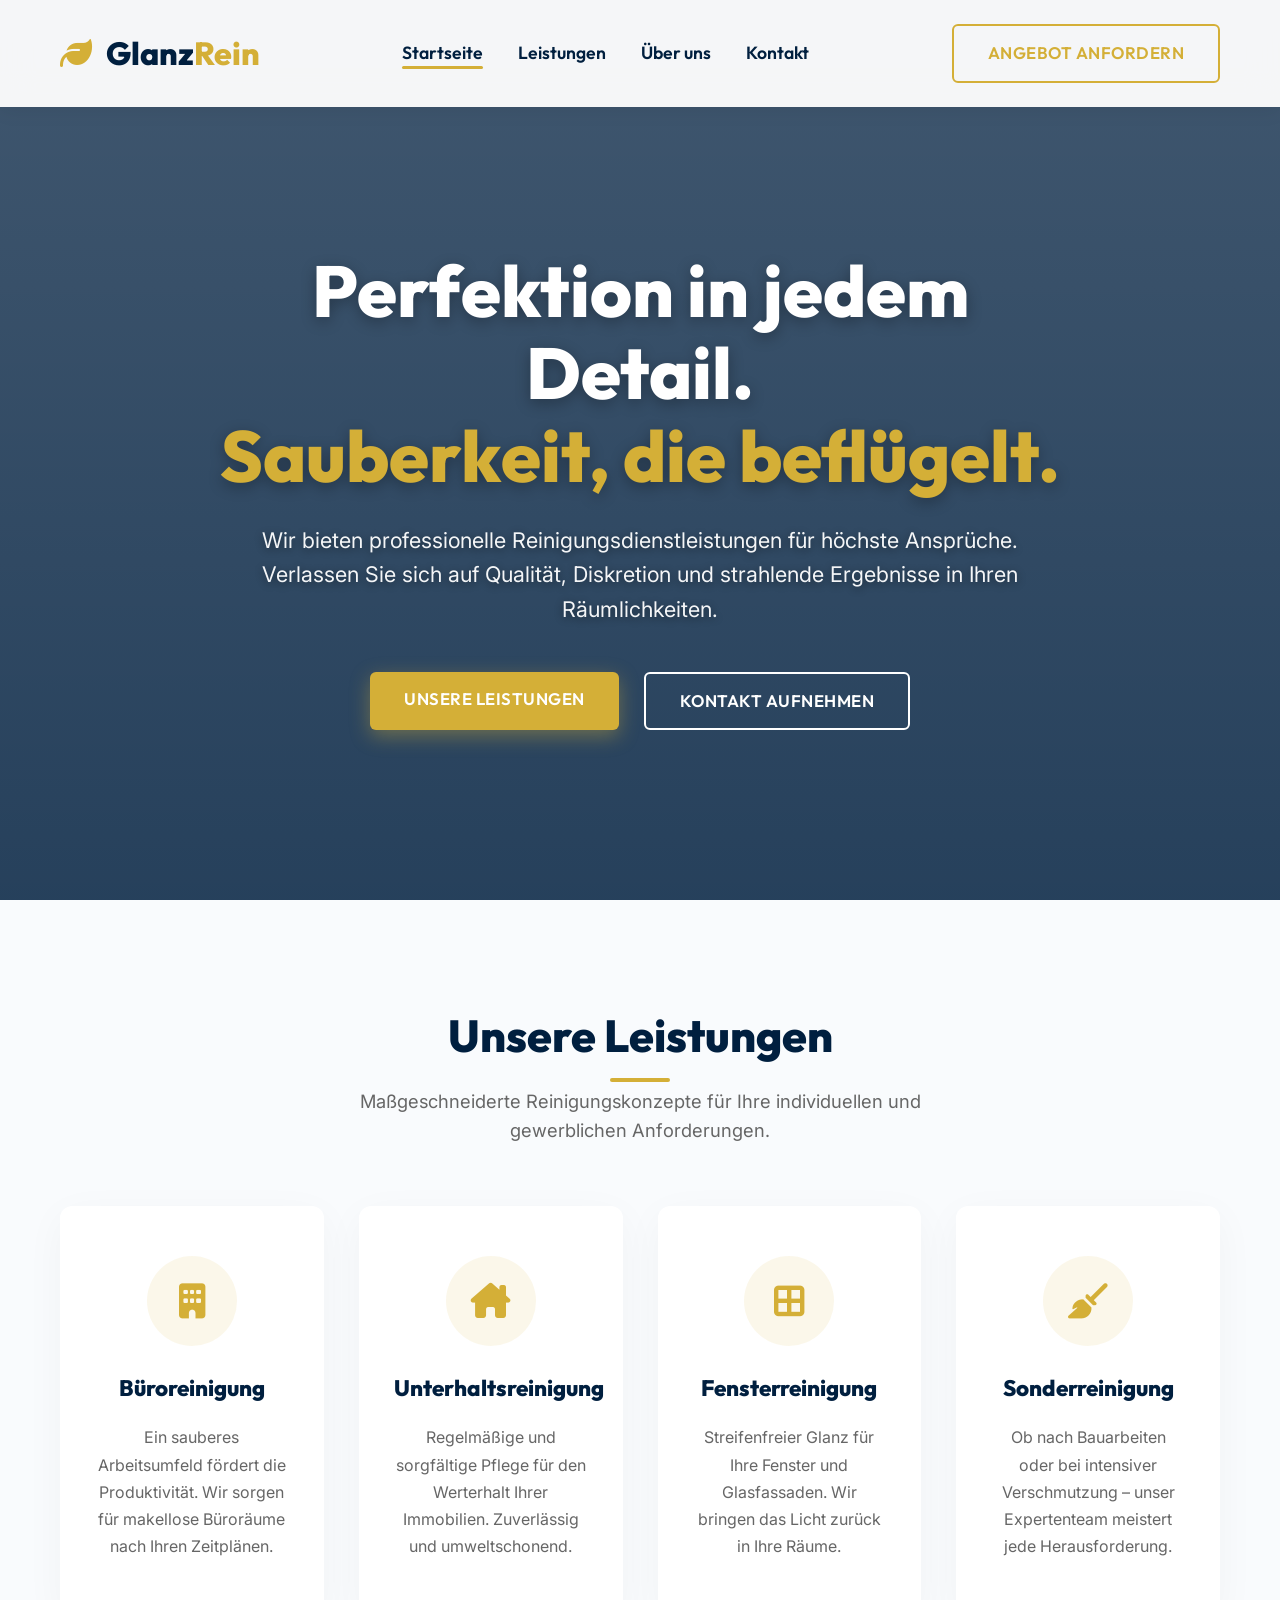
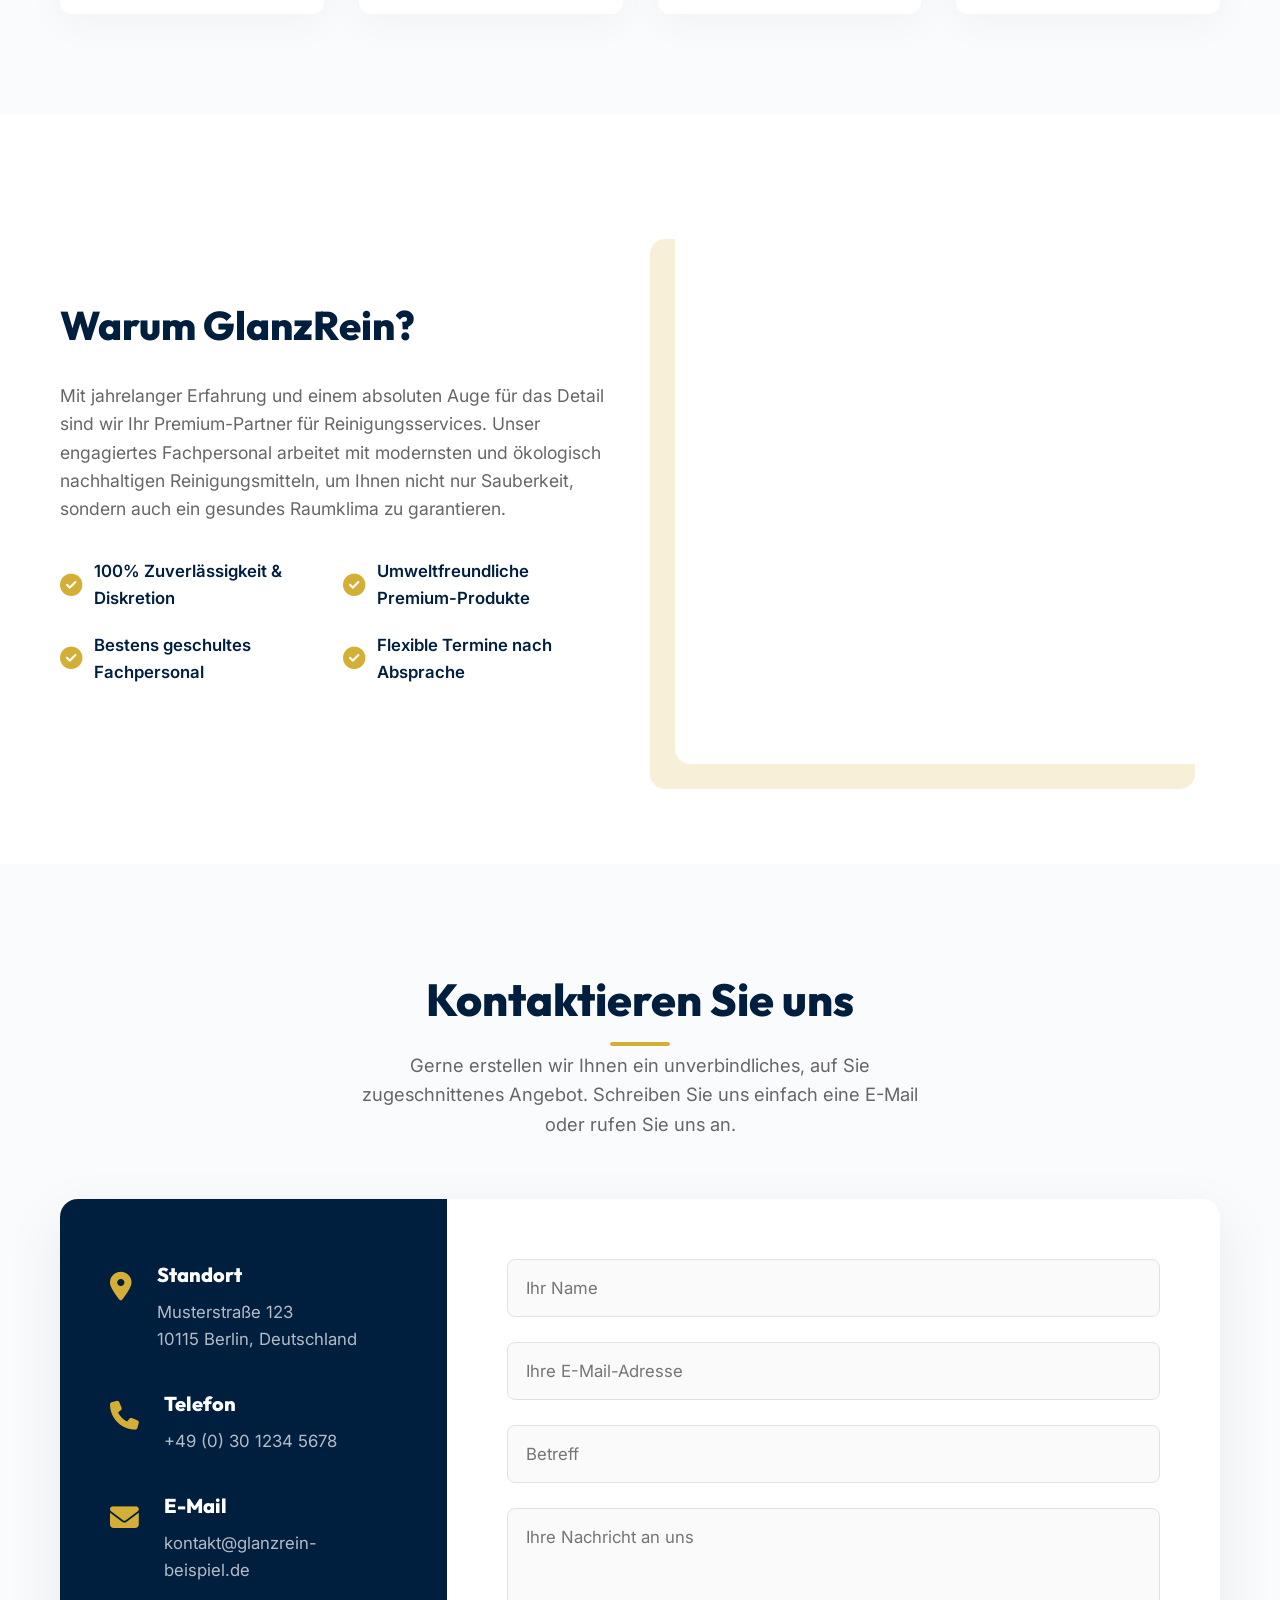
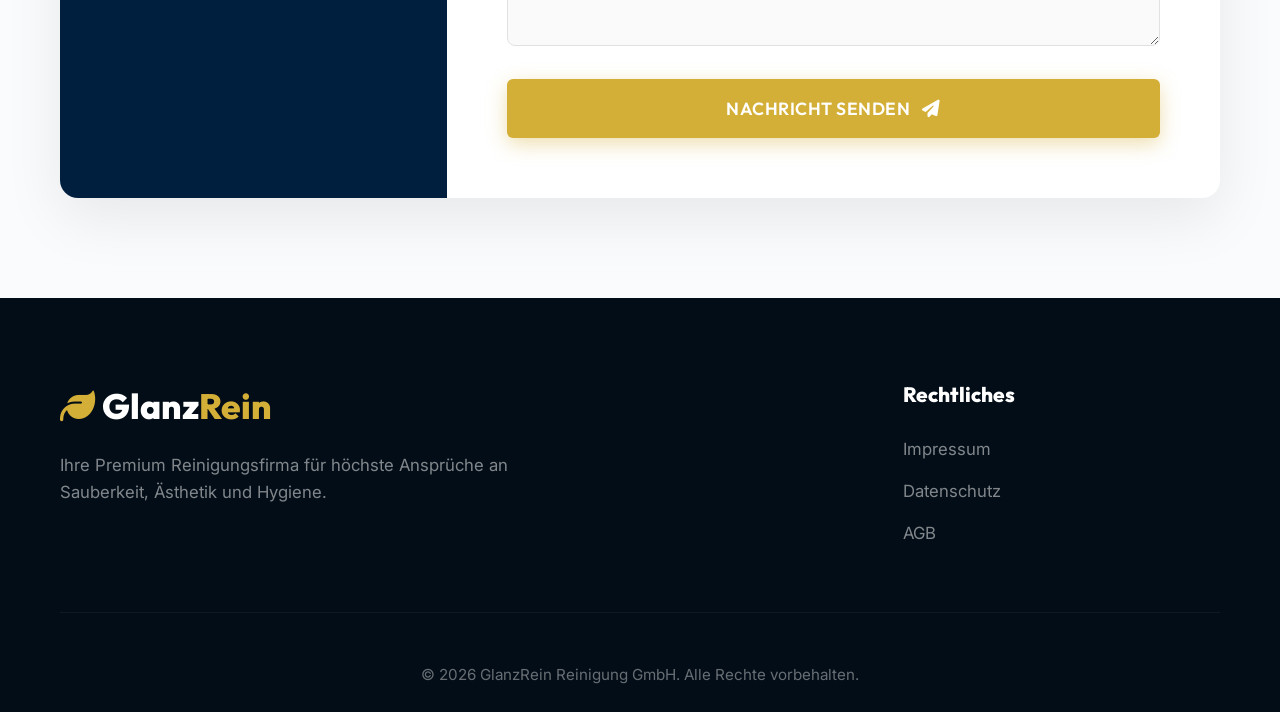
==== index.html @ 8bb2fff0 "Add files via upload" ====
<!DOCTYPE html>
<html lang="de">
<head>
    <meta charset="UTF-8">
    <meta name="viewport" content="width=device-width, initial-scale=1.0">
    <title>GlanzRein | Premium Reinigungsservice</title>
    <!-- Modern Fonts -->
    <link href="https://fonts.googleapis.com/css2?family=Outfit:wght@300;400;600;800&family=Inter:wght@300;400;600&display=swap" rel="stylesheet">
    <!-- FontAwesome Icons -->
    <link rel="stylesheet" href="https://cdnjs.cloudflare.com/ajax/libs/font-awesome/6.4.0/css/all.min.css">
    <!-- AOS Animation Library CSS -->
    <link href="https://unpkg.com/aos@2.3.1/dist/aos.css" rel="stylesheet">
    <!-- Custom CSS -->
    <link rel="stylesheet" href="css/style.css">
</head>
<body>

    <!-- Header / Navbar -->
    <header class="header">
        <div class="container">
            <div class="logo">
                <i class="fa-solid fa-leaf"></i> Glanz<span>Rein</span>
            </div>
            <nav class="nav">
                <ul class="nav-list">
                    <li><a href="#home">Startseite</a></li>
                    <li><a href="#services">Leistungen</a></li>
                    <li><a href="#about">Über uns</a></li>
                    <li><a href="#contact">Kontakt</a></li>
                </ul>
            </nav>
            <div class="header-contact">
                <a href="mailto:kontakt@glanzrein-beispiel.de" class="btn btn-outline">Angebot anfordern</a>
            </div>
            <div class="mobile-menu-btn">
                <i class="fa-solid fa-bars"></i>
            </div>
        </div>
    </header>

    <!-- Hero Section -->
    <section id="home" class="hero">
        <div class="hero-content" data-aos="fade-up" data-aos-duration="1000">
            <h1>Perfektion in jedem Detail.<br><span>Sauberkeit, die beflügelt.</span></h1>
            <p>Wir bieten professionelle Reinigungsdienstleistungen für höchste Ansprüche. Verlassen Sie sich auf Qualität, Diskretion und strahlende Ergebnisse in Ihren Räumlichkeiten.</p>
            <div class="hero-buttons">
                <a href="#services" class="btn btn-primary">Unsere Leistungen</a>
                <a href="#contact" class="btn btn-secondary">Kontakt aufnehmen</a>
            </div>
        </div>
    </section>

    <!-- Services Section -->
    <section id="services" class="services section-padding">
        <div class="container">
            <div class="section-title" data-aos="fade-up">
                <h2>Unsere Leistungen</h2>
                <p>Maßgeschneiderte Reinigungskonzepte für Ihre individuellen und gewerblichen Anforderungen.</p>
            </div>
            
            <div class="services-grid">
                <!-- Service 1 -->
                <div class="service-card" data-aos="fade-up" data-aos-delay="100">
                    <div class="service-icon"><i class="fa-solid fa-building"></i></div>
                    <h3>Büroreinigung</h3>
                    <p>Ein sauberes Arbeitsumfeld fördert die Produktivität. Wir sorgen für makellose Büroräume nach Ihren Zeitplänen.</p>
                </div>
                <!-- Service 2 -->
                <div class="service-card" data-aos="fade-up" data-aos-delay="200">
                    <div class="service-icon"><i class="fa-solid fa-house-chimney"></i></div>
                    <h3>Unterhaltsreinigung</h3>
                    <p>Regelmäßige und sorgfältige Pflege für den Werterhalt Ihrer Immobilien. Zuverlässig und umweltschonend.</p>
                </div>
                <!-- Service 3 -->
                <div class="service-card" data-aos="fade-up" data-aos-delay="300">
                    <div class="service-icon"><i class="fa-solid fa-border-all"></i></div>
                    <h3>Fensterreinigung</h3>
                    <p>Streifenfreier Glanz für Ihre Fenster und Glasfassaden. Wir bringen das Licht zurück in Ihre Räume.</p>
                </div>
                <!-- Service 4 -->
                <div class="service-card" data-aos="fade-up" data-aos-delay="400">
                    <div class="service-icon"><i class="fa-solid fa-broom"></i></div>
                    <h3>Sonderreinigung</h3>
                    <p>Ob nach Bauarbeiten oder bei intensiver Verschmutzung – unser Expertenteam meistert jede Herausforderung.</p>
                </div>
            </div>
        </div>
    </section>

    <!-- About Section -->
    <section id="about" class="about section-padding">
        <div class="container">
            <div class="about-content">
                <div class="about-text" data-aos="fade-right">
                    <h2>Warum GlanzRein?</h2>
                    <p>Mit jahrelanger Erfahrung und einem absoluten Auge für das Detail sind wir Ihr Premium-Partner für Reinigungsservices. Unser engagiertes Fachpersonal arbeitet mit modernsten und ökologisch nachhaltigen Reinigungsmitteln, um Ihnen nicht nur Sauberkeit, sondern auch ein gesundes Raumklima zu garantieren.</p>
                    <ul class="about-features">
                        <li><i class="fa-solid fa-check-circle"></i> 100% Zuverlässigkeit & Diskretion</li>
                        <li><i class="fa-solid fa-check-circle"></i> Umweltfreundliche Premium-Produkte</li>
                        <li><i class="fa-solid fa-check-circle"></i> Bestens geschultes Fachpersonal</li>
                        <li><i class="fa-solid fa-check-circle"></i> Flexible Termine nach Absprache</li>
                    </ul>
                </div>
                <div class="about-image" data-aos="fade-left">
                    <div class="image-wrapper">
                        <!-- image loaded via css background -->
                    </div>
                </div>
            </div>
        </div>
    </section>

    <!-- Contact Section -->
    <section id="contact" class="contact section-padding">
        <div class="container">
            <div class="section-title" data-aos="fade-up">
                <h2>Kontaktieren Sie uns</h2>
                <p>Gerne erstellen wir Ihnen ein unverbindliches, auf Sie zugeschnittenes Angebot. Schreiben Sie uns einfach eine E-Mail oder rufen Sie uns an.</p>
            </div>
            
            <div class="contact-wrapper">
                <div class="contact-info" data-aos="fade-right">
                    <div class="info-item">
                        <div class="info-icon"><i class="fa-solid fa-location-dot"></i></div>
                        <div>
                            <h4>Standort</h4>
                            <p>Musterstraße 123<br>10115 Berlin, Deutschland</p>
                        </div>
                    </div>
                    <div class="info-item">
                        <div class="info-icon"><i class="fa-solid fa-phone"></i></div>
                        <div>
                            <h4>Telefon</h4>
                            <p>+49 (0) 30 1234 5678</p>
                        </div>
                    </div>
                    <div class="info-item">
                        <div class="info-icon"><i class="fa-solid fa-envelope"></i></div>
                        <div>
                            <h4>E-Mail</h4>
                            <p>kontakt@glanzrein-beispiel.de</p>
                        </div>
                    </div>
                </div>
                
                <div class="contact-form" data-aos="fade-left">
                    <form id="contactForm">
                        <div class="form-group">
                            <input type="text" id="name" placeholder="Ihr Name" required>
                        </div>
                        <div class="form-group">
                            <input type="email" id="email" placeholder="Ihre E-Mail-Adresse" required>
                        </div>
                        <div class="form-group">
                            <input type="text" id="subject" placeholder="Betreff" required>
                        </div>
                        <div class="form-group">
                            <textarea id="message" rows="5" placeholder="Ihre Nachricht an uns" required></textarea>
                        </div>
                        <button type="submit" class="btn btn-primary submit-btn">Nachricht senden <i class="fa-solid fa-paper-plane"></i></button>
                        <div class="form-status"></div>
                    </form>
                </div>
            </div>
        </div>
    </section>

    <!-- Footer -->
    <footer class="footer">
        <div class="container">
            <div class="footer-content">
                <div class="footer-logo">
                    <h2><i class="fa-solid fa-leaf"></i> Glanz<span>Rein</span></h2>
                    <p>Ihre Premium Reinigungsfirma für höchste Ansprüche an Sauberkeit, Ästhetik und Hygiene.</p>
                </div>
                <div class="footer-links">
                    <h3>Rechtliches</h3>
                    <ul>
                        <li><a href="#">Impressum</a></li>
                        <li><a href="#">Datenschutz</a></li>
                        <li><a href="#">AGB</a></li>
                    </ul>
                </div>
            </div>
            <div class="footer-bottom">
                <p>&copy; 2026 GlanzRein Reinigung GmbH. Alle Rechte vorbehalten.</p>
            </div>
        </div>
    </footer>

    <!-- jQuery Library -->
    <script src="https://code.jquery.com/jquery-3.7.1.min.js"></script>
    <!-- AOS Animation Engine -->
    <script src="https://unpkg.com/aos@2.3.1/dist/aos.js"></script>
    <!-- Custom Interactive Logic -->
    <script src="js/script.js"></script>
</body>
</html>
---- css/style.css ----
/* Google Fonts Imported HTML */

:root {
    --primary-color: #001f3f; /* Deep Navy Blue */
    --primary-light: #003366;
    --accent-color: #d4af37; /* Luxury Gold */
    --accent-hover: #b5952f;
    --text-main: #333333;
    --text-muted: #666666;
    --bg-light: #f9fbfd;
    --bg-white: #ffffff;
    --transition: all 0.4s cubic-bezier(0.25, 0.8, 0.25, 1);
}

* {
    margin: 0;
    padding: 0;
    box-sizing: border-box;
}

body {
    font-family: 'Inter', sans-serif;
    color: var(--text-main);
    background-color: var(--bg-white);
    line-height: 1.6;
    overflow-x: hidden;
}

h1, h2, h3, h4, h5, h6 {
    font-family: 'Outfit', sans-serif;
    color: var(--primary-color);
    font-weight: 800;
}

a {
    text-decoration: none;
    color: inherit;
    transition: var(--transition);
}

ul {
    list-style: none;
}

.container {
    width: 100%;
    max-width: 1200px;
    margin: 0 auto;
    padding: 0 20px;
}

.section-padding {
    padding: 100px 0;
}

.section-title {
    text-align: center;
    margin-bottom: 60px;
}

.section-title h2 {
    font-size: 2.8rem;
    margin-bottom: 15px;
    position: relative;
    display: inline-block;
}

.section-title h2::after {
    content: '';
    position: absolute;
    width: 60px;
    height: 4px;
    background-color: var(--accent-color);
    bottom: -10px;
    left: 50%;
    transform: translateX(-50%);
    border-radius: 2px;
}

.section-title p {
    color: var(--text-muted);
    font-size: 1.15rem;
    max-width: 600px;
    margin: 0 auto;
}

/* Buttons */
.btn {
    display: inline-block;
    padding: 14px 34px;
    border-radius: 6px;
    font-family: 'Outfit', sans-serif;
    font-weight: 600;
    font-size: 1.05rem;
    cursor: pointer;
    transition: var(--transition);
    border: none;
    text-align: center;
    text-transform: uppercase;
    letter-spacing: 0.5px;
}

.btn-primary {
    background-color: var(--accent-color);
    color: var(--bg-white);
    box-shadow: 0 6px 20px rgba(212, 175, 55, 0.4);
}

.btn-primary:hover {
    background-color: var(--accent-hover);
    transform: translateY(-4px);
    box-shadow: 0 10px 25px rgba(212, 175, 55, 0.5);
}

.btn-secondary {
    background-color: transparent;
    color: var(--bg-white);
    border: 2px solid var(--bg-white);
}

.btn-secondary:hover {
    background-color: var(--bg-white);
    color: var(--primary-color);
}

.btn-outline {
    background-color: transparent;
    color: var(--accent-color);
    border: 2px solid var(--accent-color);
}

.btn-outline:hover {
    background-color: var(--accent-color);
    color: var(--bg-white);
    box-shadow: 0 6px 15px rgba(212, 175, 55, 0.3);
}

/* Header */
.header {
    position: fixed;
    top: 0;
    left: 0;
    width: 100%;
    z-index: 1000;
    background-color: rgba(255, 255, 255, 0.95);
    backdrop-filter: blur(15px);
    box-shadow: 0 2px 20px rgba(0, 0, 0, 0.08);
    padding: 24px 0;
    transition: var(--transition);
}

.header.scrolled {
    padding: 15px 0;
    background-color: rgba(255, 255, 255, 0.98);
}

.header .container {
    display: flex;
    justify-content: space-between;
    align-items: center;
}

.logo {
    font-family: 'Outfit', sans-serif;
    font-size: 2rem;
    font-weight: 800;
    color: var(--primary-color);
}

.logo span {
    color: var(--accent-color);
}

.logo i {
    color: var(--accent-color);
    margin-right: 8px;
}

.nav-list {
    display: flex;
    gap: 35px;
}

.nav-list a {
    font-family: 'Outfit', sans-serif;
    font-weight: 600;
    color: var(--primary-color);
    position: relative;
    padding-bottom: 5px;
    font-size: 1.1rem;
}

.nav-list a::after {
    content: '';
    position: absolute;
    width: 0;
    height: 3px;
    background-color: var(--accent-color);
    bottom: 0;
    left: 0;
    transition: var(--transition);
    border-radius: 2px;
}

.nav-list a:hover::after, .nav-list a.active::after {
    width: 100%;
}

.mobile-menu-btn {
    display: none;
    font-size: 1.8rem;
    color: var(--primary-color);
    cursor: pointer;
}

/* Hero Section */
.hero {
    height: 100vh;
    min-height: 700px;
    background: linear-gradient(rgba(0, 31, 63, 0.75), rgba(0, 31, 63, 0.85)), url('https://images.unsplash.com/photo-1581578731548-c64695cc6952?q=80&w=2070&auto=format&fit=crop') center/cover no-repeat;
    display: flex;
    align-items: center;
    position: relative;
}

.hero-content {
    max-width: 850px;
    color: var(--bg-white);
    margin: 0 auto;
    text-align: center;
    padding-top: 80px;
}

.hero h1 {
    font-size: 4.5rem;
    color: var(--bg-white);
    line-height: 1.15;
    margin-bottom: 25px;
    text-shadow: 0 4px 15px rgba(0,0,0,0.3);
}

.hero h1 span {
    color: var(--accent-color);
}

.hero p {
    font-size: 1.35rem;
    margin-bottom: 45px;
    opacity: 0.95;
    text-shadow: 0 2px 10px rgba(0,0,0,0.5);
}

.hero-buttons {
    display: flex;
    gap: 25px;
    justify-content: center;
}

/* Services */
.services {
    background-color: var(--bg-light);
}

.services-grid {
    display: grid;
    grid-template-columns: repeat(auto-fit, minmax(260px, 1fr));
    gap: 35px;
}

.service-card {
    background-color: var(--bg-white);
    padding: 50px 35px;
    border-radius: 12px;
    text-align: center;
    box-shadow: 0 10px 40px rgba(0, 0, 0, 0.04);
    transition: var(--transition);
    position: relative;
    overflow: hidden;
    border-bottom: 4px solid transparent;
}

.service-card:hover {
    transform: translateY(-12px);
    box-shadow: 0 20px 50px rgba(0, 0, 0, 0.1);
    border-bottom: 4px solid var(--accent-color);
}

.service-icon {
    width: 90px;
    height: 90px;
    background-color: rgba(212, 175, 55, 0.1);
    color: var(--accent-color);
    border-radius: 50%;
    display: flex;
    align-items: center;
    justify-content: center;
    font-size: 2.2rem;
    margin: 0 auto 25px;
    transition: var(--transition);
}

.service-card:hover .service-icon {
    background-color: var(--accent-color);
    color: var(--bg-white);
    box-shadow: 0 10px 20px rgba(212, 175, 55, 0.3);
}

.service-card h3 {
    margin-bottom: 18px;
    font-size: 1.4rem;
}

.service-card p {
    color: var(--text-muted);
    font-size: 1rem;
    line-height: 1.7;
}

/* About Section */
.about {
    background-color: var(--bg-white);
}

.about-content {
    display: grid;
    grid-template-columns: 1fr 1fr;
    gap: 70px;
    align-items: center;
}

.about-text h2 {
    font-size: 2.5rem;
    margin-bottom: 25px;
}

.about-text p {
    color: var(--text-muted);
    margin-bottom: 35px;
    font-size: 1.1rem;
}

.about-features {
    display: grid;
    grid-template-columns: 1fr 1fr;
    gap: 20px;
}

.about-features li {
    display: flex;
    align-items: center;
    gap: 12px;
    font-weight: 600;
    font-size: 1.05rem;
    color: var(--primary-color);
}

.about-features i {
    color: var(--accent-color);
    font-size: 1.4rem;
}

.about-image .image-wrapper {
    width: 100%;
    height: 550px;
    border-radius: 15px;
    background: url('https://images.unsplash.com/photo-1527515637462-cff94eecc1ac?q=80&w=1974&auto=format&fit=crop') center/cover;
    box-shadow: -25px 25px 0 rgba(212, 175, 55, 0.2);
    transition: var(--transition);
}

.about-image:hover .image-wrapper {
    box-shadow: -15px 15px 0 rgba(212, 175, 55, 0.4);
    transform: translate(-5px, 5px);
}

/* Contact Section */
.contact {
    background-color: var(--bg-light);
}

.contact-wrapper {
    display: grid;
    grid-template-columns: 1fr 2fr;
    background-color: var(--bg-white);
    border-radius: 18px;
    overflow: hidden;
    box-shadow: 0 20px 60px rgba(0, 0, 0, 0.08);
}

.contact-info {
    background-color: var(--primary-color);
    color: var(--bg-white);
    padding: 60px 50px;
}

.info-item {
    display: flex;
    gap: 25px;
    margin-bottom: 35px;
    align-items: flex-start;
}

.info-icon {
    color: var(--accent-color);
    font-size: 1.8rem;
    margin-top: 5px;
}

.info-item h4 {
    color: var(--bg-white);
    margin-bottom: 8px;
    font-size: 1.25rem;
    font-family: 'Outfit', sans-serif;
}

.info-item p {
    color: rgba(255, 255, 255, 0.7);
    font-size: 1.05rem;
    line-height: 1.6;
}

.contact-form {
    padding: 60px;
}

.form-group {
    margin-bottom: 25px;
}

.form-group input, .form-group textarea {
    width: 100%;
    padding: 18px;
    border: 1.5px solid #e1e1e1;
    border-radius: 8px;
    font-family: 'Inter', sans-serif;
    font-size: 1.05rem;
    transition: var(--transition);
    background-color: #fafafa;
}

.form-group input:focus, .form-group textarea:focus {
    outline: none;
    border-color: var(--accent-color);
    background-color: var(--bg-white);
    box-shadow: 0 0 0 4px rgba(212, 175, 55, 0.15);
}

.submit-btn {
    width: 100%;
    display: flex;
    justify-content: center;
    align-items: center;
    gap: 12px;
    font-size: 1.1rem;
    padding: 18px;
}

/* Footer */
.footer {
    background-color: #030d17;
    color: var(--bg-white);
    padding: 80px 0 25px;
}

.footer-content {
    display: grid;
    grid-template-columns: 2.5fr 1fr;
    gap: 50px;
    margin-bottom: 50px;
    border-bottom: 1px solid rgba(255, 255, 255, 0.05);
    padding-bottom: 50px;
}

.footer-logo h2 {
    color: var(--bg-white);
    font-size: 2.2rem;
    margin-bottom: 18px;
}

.footer-logo span {
    color: var(--accent-color);
}

.footer-logo i {
    color: var(--accent-color);
}

.footer-logo p {
    color: rgba(255, 255, 255, 0.5);
    max-width: 450px;
    font-size: 1.05rem;
}

.footer-links h3 {
    color: var(--bg-white);
    margin-bottom: 25px;
    font-size: 1.3rem;
}

.footer-links ul li {
    margin-bottom: 15px;
}

.footer-links a {
    color: rgba(255, 255, 255, 0.5);
    font-size: 1.05rem;
}

.footer-links a:hover {
    color: var(--accent-color);
    padding-left: 8px;
}

.footer-bottom {
    text-align: center;
    color: rgba(255, 255, 255, 0.4);
    font-size: 0.95rem;
}

/* Responsive Design */
@media (max-width: 992px) {
    .about-content {
        grid-template-columns: 1fr;
    }
    .about-image {
        order: -1;
        margin-bottom: 30px;
    }
    .contact-wrapper {
        grid-template-columns: 1fr;
    }
    .hero h1 {
        font-size: 3.5rem;
    }
}

@media (max-width: 768px) {
    .hero h1 {
        font-size: 2.5rem;
    }
    .hero p {
        font-size: 1.1rem;
    }
    .nav {
        display: none;
        position: absolute;
        top: 100%;
        left: 0;
        width: 100%;
        background-color: var(--bg-white);
        padding: 30px 20px;
        box-shadow: 0 15px 30px rgba(0,0,0,0.1);
        border-top: 1px solid #f1f1f1;
    }
    .nav.active {
        display: block;
        animation: fadeIn 0.3s ease;
    }
    @keyframes fadeIn {
        from { opacity: 0; transform: translateY(-10px); }
        to { opacity: 1; transform: translateY(0); }
    }
    .nav-list {
        flex-direction: column;
        gap: 20px;
        text-align: center;
    }
    .nav-list a {
        font-size: 1.2rem;
        display: block;
        padding: 10px 0;
    }
    .mobile-menu-btn {
        display: block;
    }
    .header-contact {
        display: none;
    }
    .hero-buttons {
        flex-direction: column;
        padding: 0 20px;
    }
    .about-features {
        grid-template-columns: 1fr;
    }
    .contact-info {
        padding: 40px 30px;
    }
    .contact-form {
        padding: 40px 30px;
    }
    .footer-content {
        grid-template-columns: 1fr;
    }
}
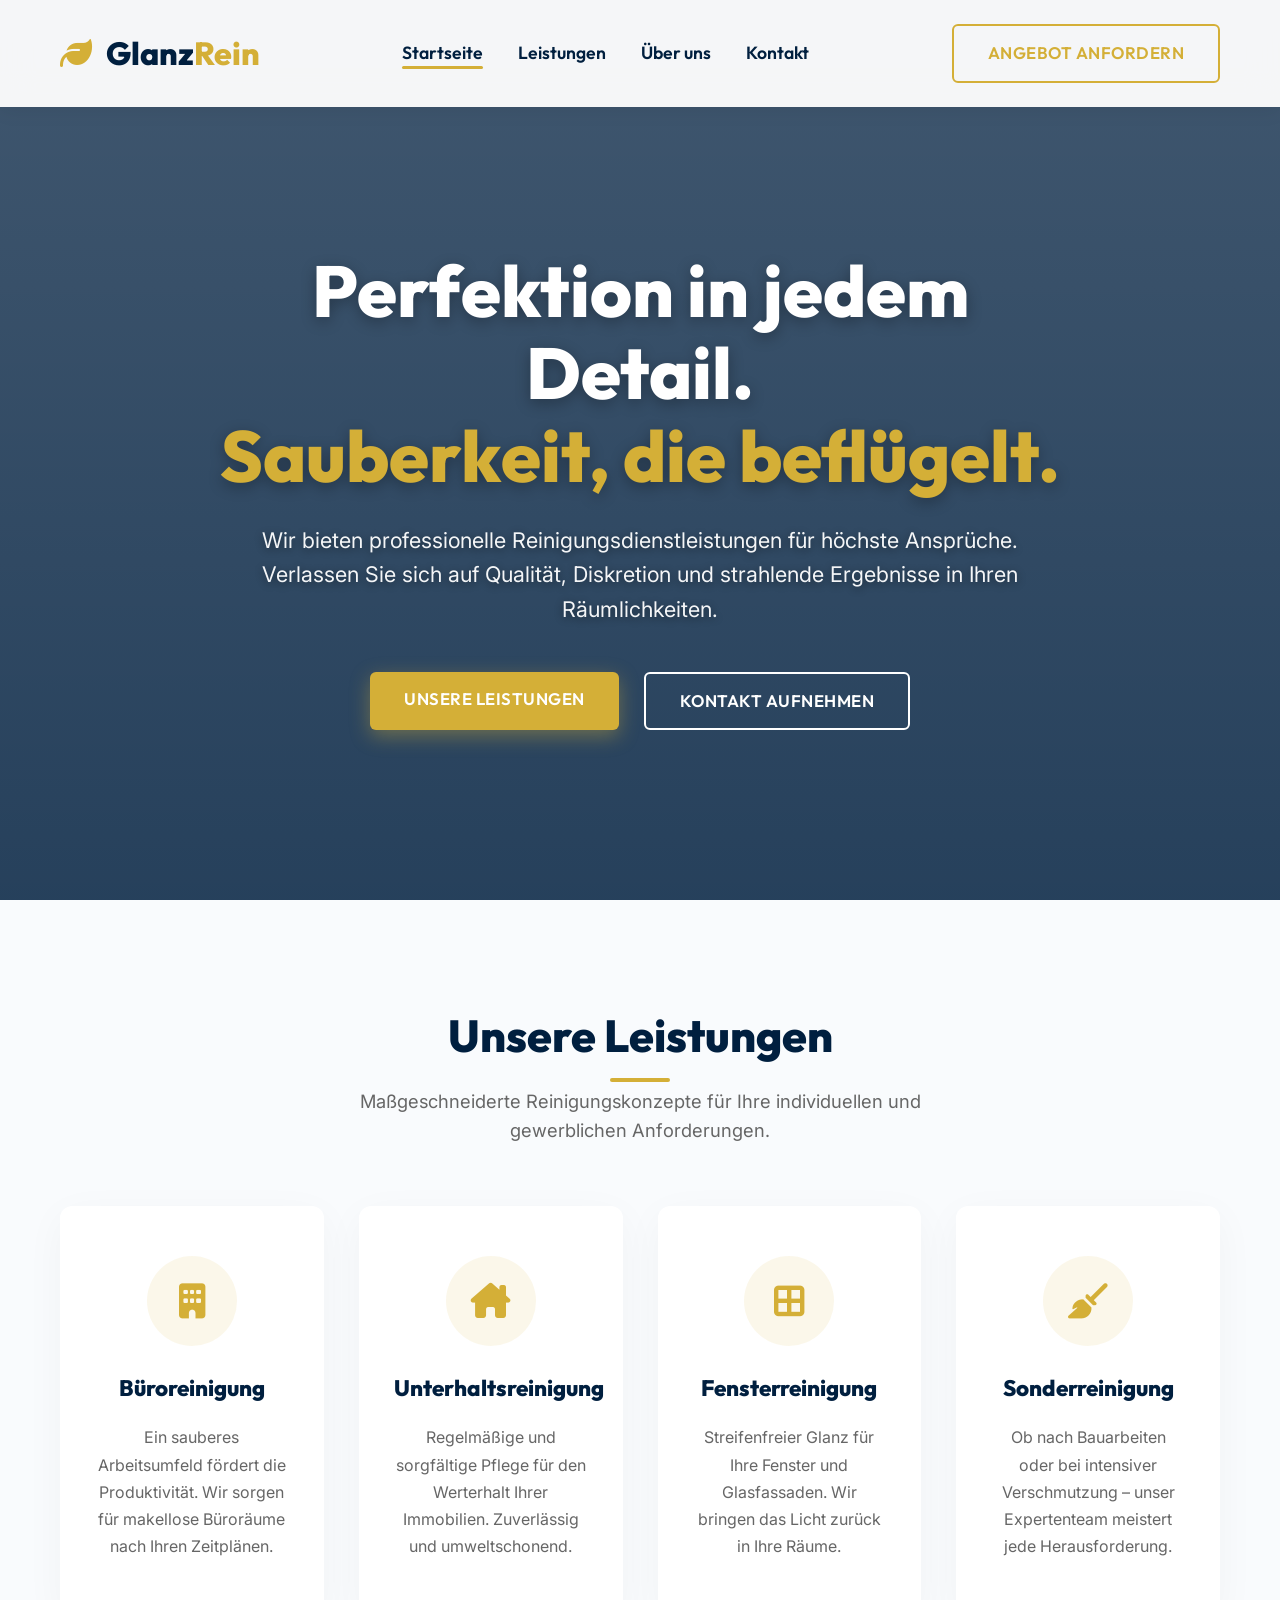
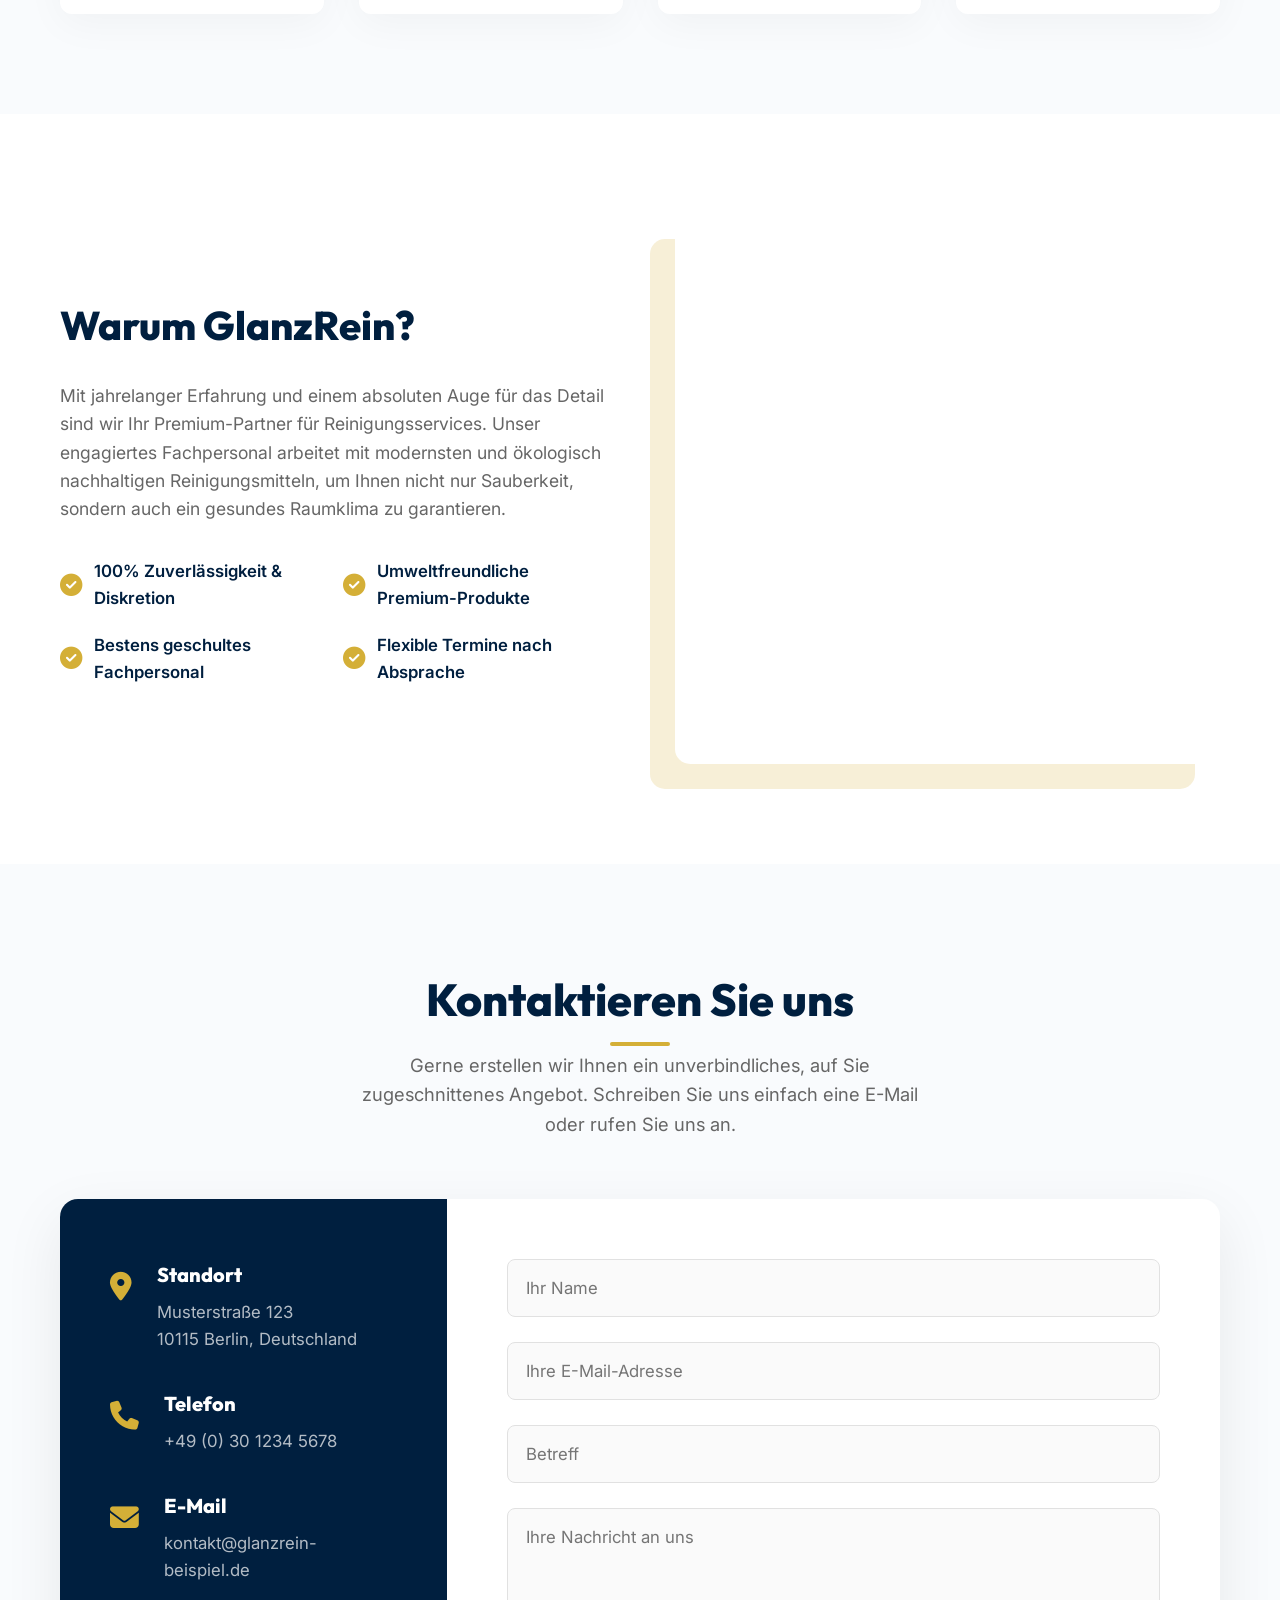
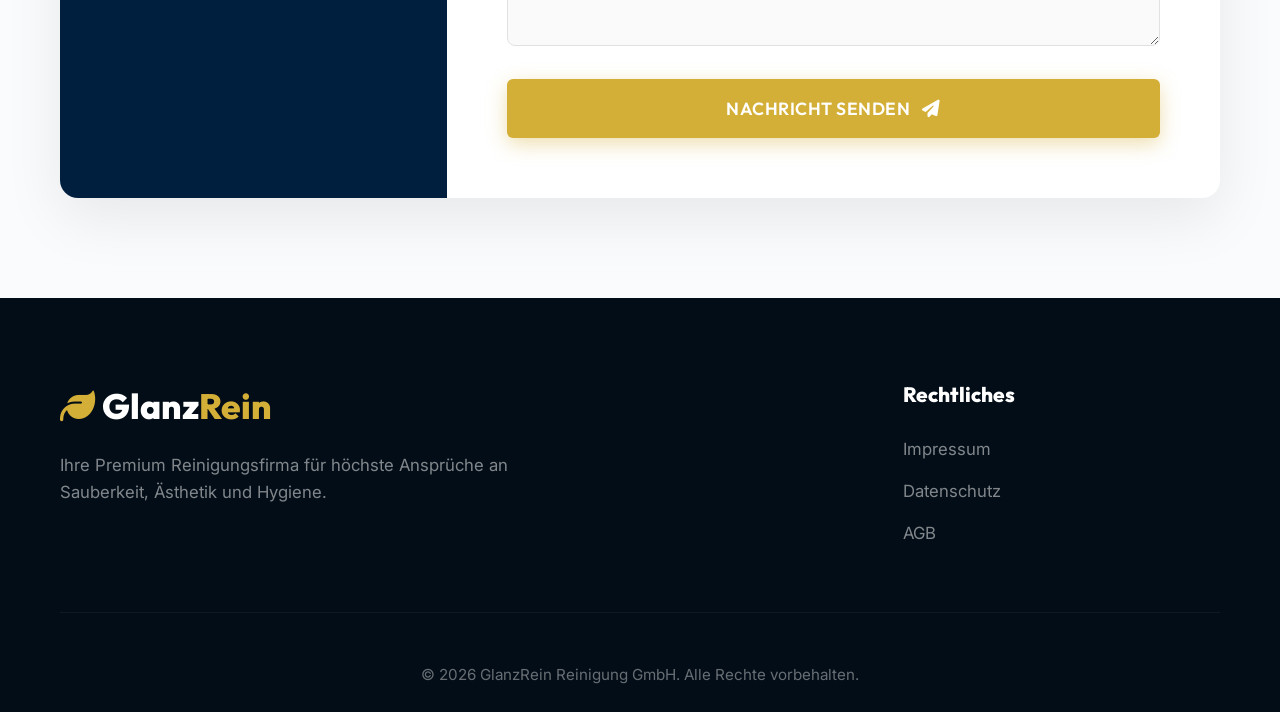
==== commit cee4a3d2: "Fix HTML encoding issues in index.html" ====
--- a/index.html
+++ b/index.html
@@ -196,3 +196,4 @@
     <script src="js/script.js"></script>
 </body>
 </html>
+
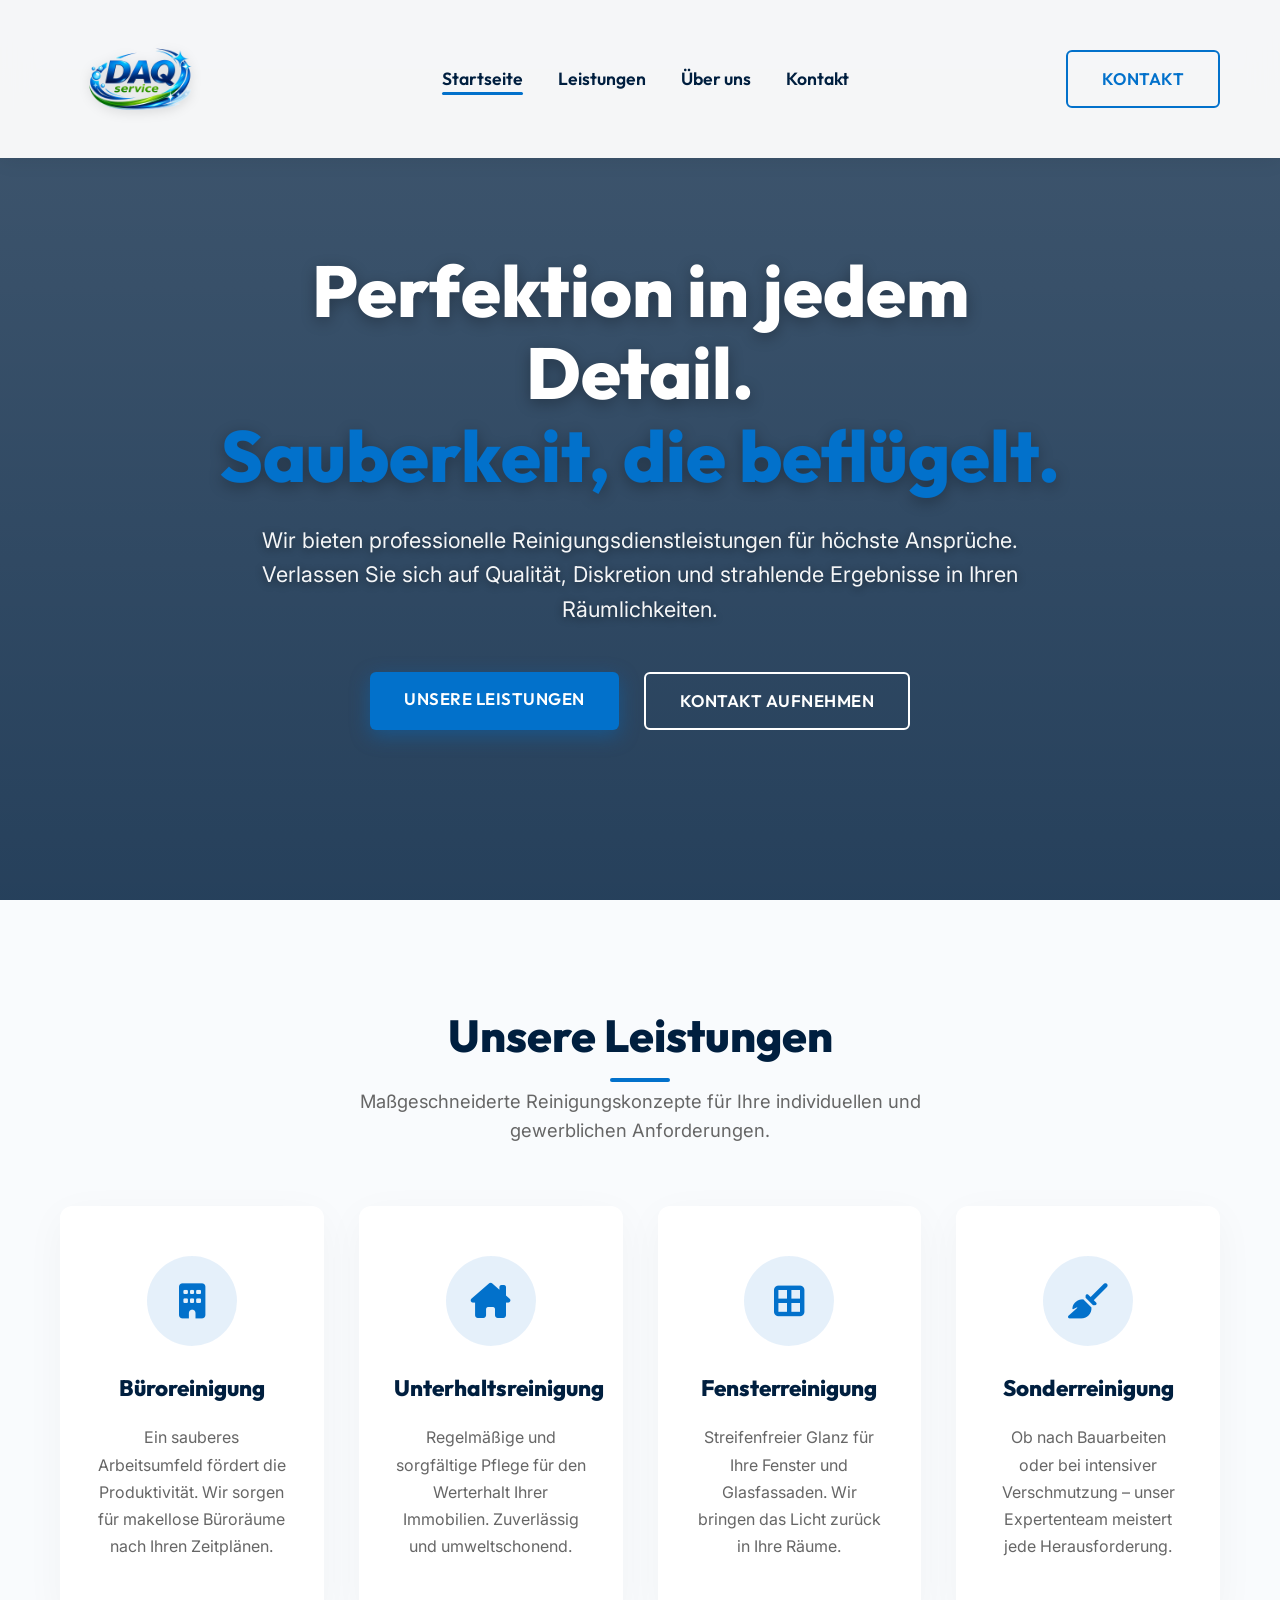
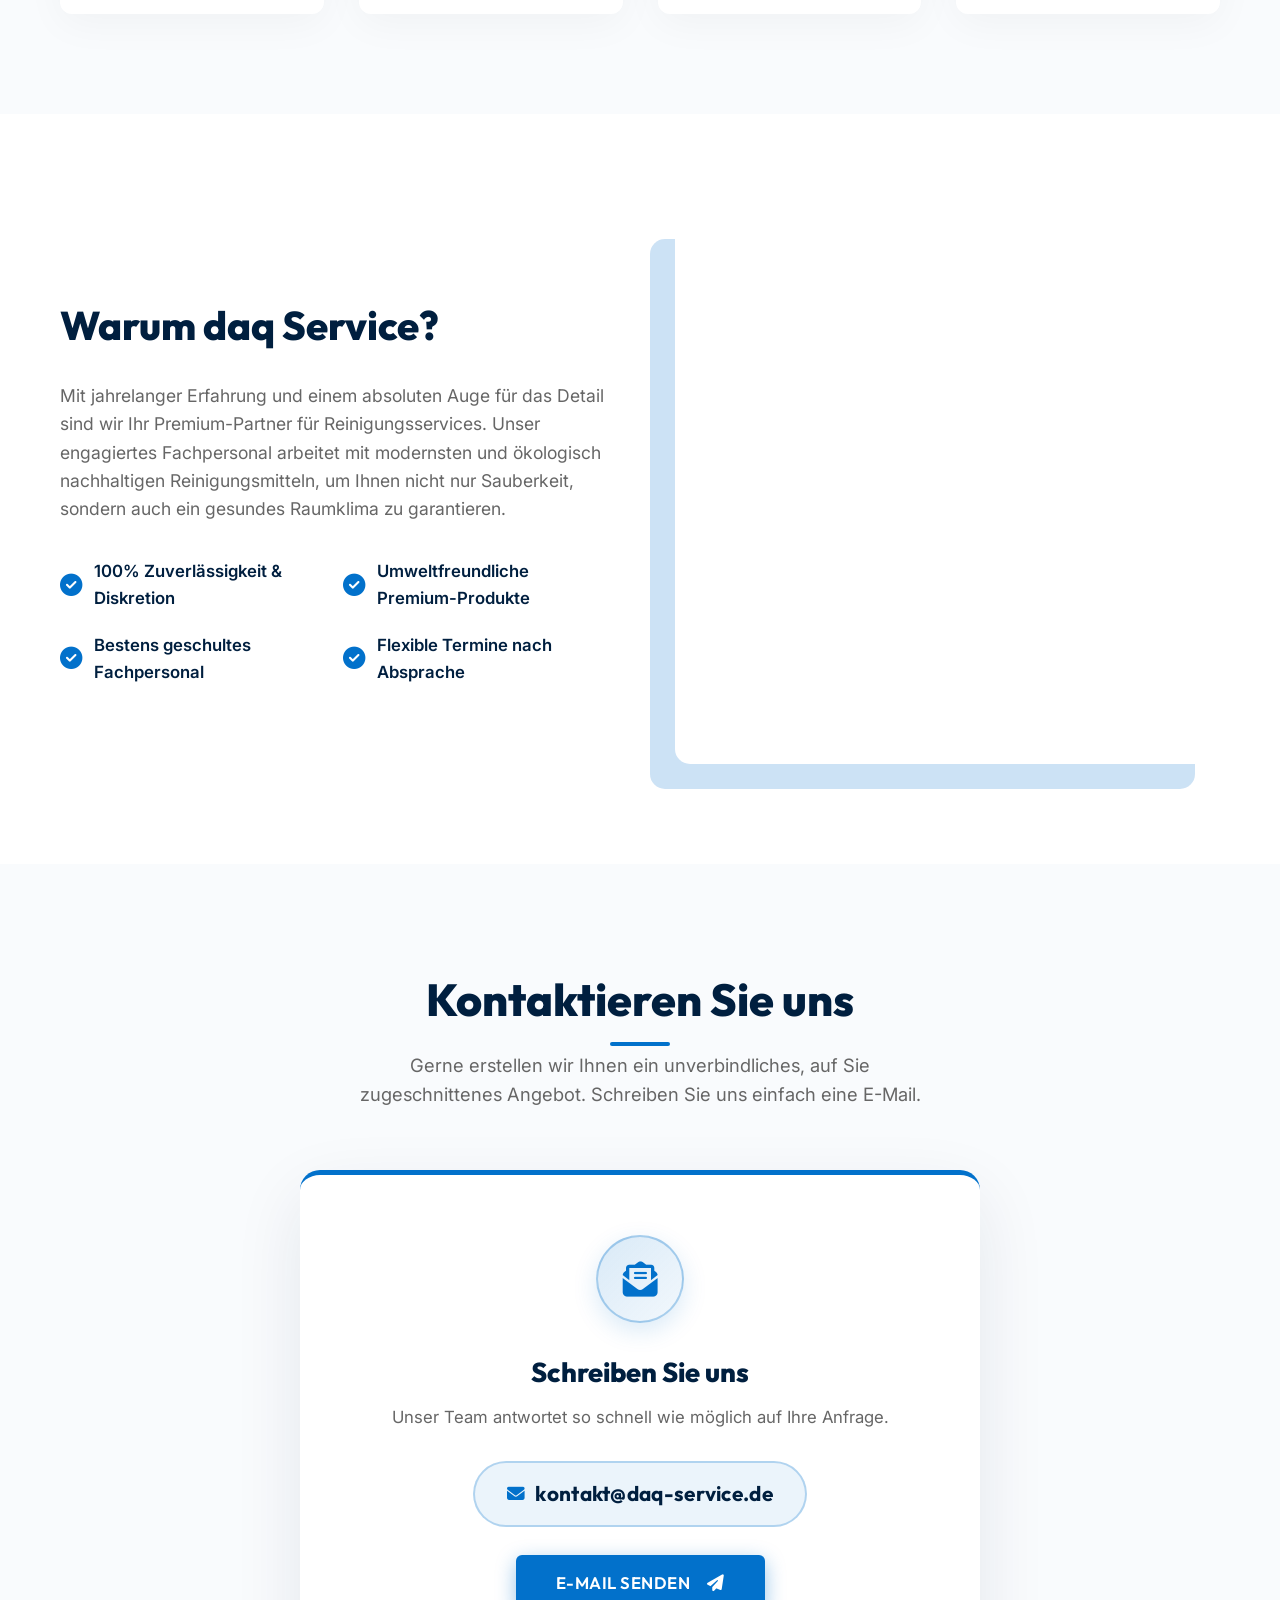
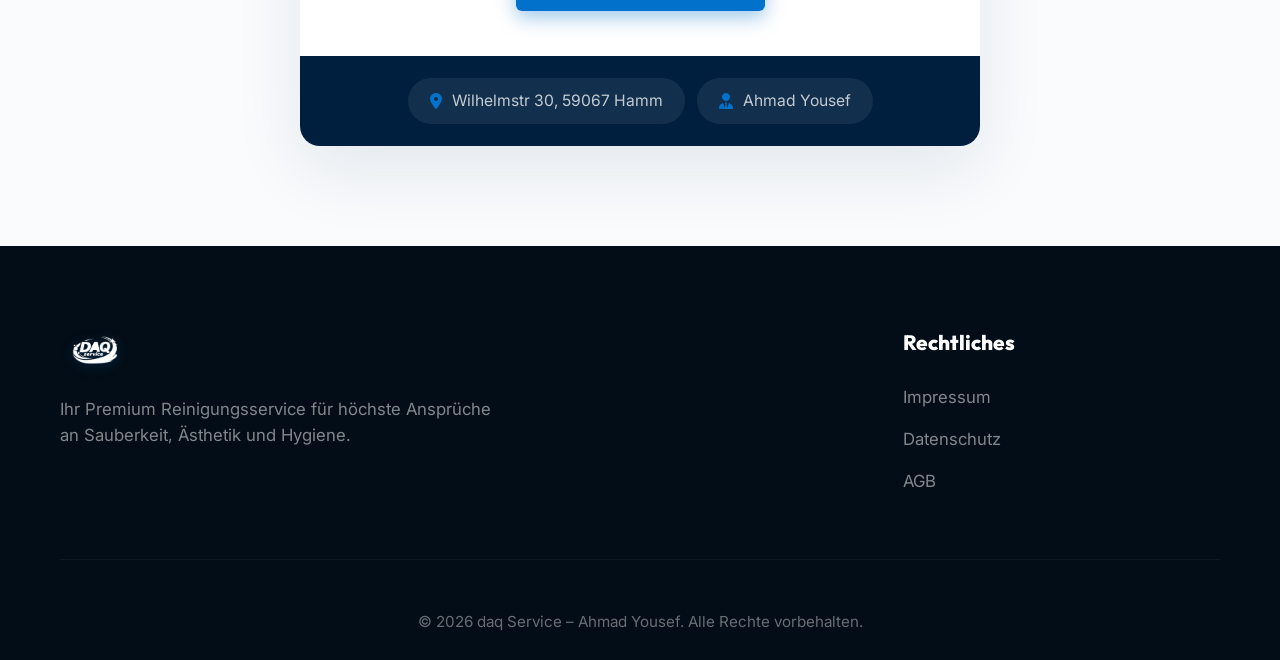
==== commit 92febf42: "Add files via upload" ====
--- a/index.html
+++ b/index.html
@@ -1,11 +1,16 @@
 <!DOCTYPE html>
 <html lang="de">
+
 <head>
     <meta charset="UTF-8">
     <meta name="viewport" content="width=device-width, initial-scale=1.0">
-    <title>GlanzRein | Premium Reinigungsservice</title>
+    <title>daq Service | Premium Reinigungsservice</title>
+    <meta name="description"
+        content="daq Service – Ihr professioneller Partner für Büroreinigung, Unterhaltsreinigung, Fensterreinigung und Sonderreinigung in Hamm.">
     <!-- Modern Fonts -->
-    <link href="https://fonts.googleapis.com/css2?family=Outfit:wght@300;400;600;800&family=Inter:wght@300;400;600&display=swap" rel="stylesheet">
+    <link
+        href="https://fonts.googleapis.com/css2?family=Outfit:wght@300;400;600;800&family=Inter:wght@300;400;600&display=swap"
+        rel="stylesheet">
     <!-- FontAwesome Icons -->
     <link rel="stylesheet" href="https://cdnjs.cloudflare.com/ajax/libs/font-awesome/6.4.0/css/all.min.css">
     <!-- AOS Animation Library CSS -->
@@ -13,13 +18,16 @@
     <!-- Custom CSS -->
     <link rel="stylesheet" href="css/style.css">
 </head>
+
 <body>
 
     <!-- Header / Navbar -->
     <header class="header">
         <div class="container">
             <div class="logo">
-                <i class="fa-solid fa-leaf"></i> Glanz<span>Rein</span>
+                <a href="index.html">
+                    <img src="logo.png" alt="daq Service Logo" class="logo-img">
+                </a>
             </div>
             <nav class="nav">
                 <ul class="nav-list">
@@ -30,7 +38,7 @@
                 </ul>
             </nav>
             <div class="header-contact">
-                <a href="mailto:kontakt@glanzrein-beispiel.de" class="btn btn-outline">Angebot anfordern</a>
+                <a href="#contact" class="btn btn-outline">Kontakt</a>
             </div>
             <div class="mobile-menu-btn">
                 <i class="fa-solid fa-bars"></i>
@@ -42,7 +50,8 @@
     <section id="home" class="hero">
         <div class="hero-content" data-aos="fade-up" data-aos-duration="1000">
             <h1>Perfektion in jedem Detail.<br><span>Sauberkeit, die beflügelt.</span></h1>
-            <p>Wir bieten professionelle Reinigungsdienstleistungen für höchste Ansprüche. Verlassen Sie sich auf Qualität, Diskretion und strahlende Ergebnisse in Ihren Räumlichkeiten.</p>
+            <p>Wir bieten professionelle Reinigungsdienstleistungen für höchste Ansprüche. Verlassen Sie sich auf
+                Qualität, Diskretion und strahlende Ergebnisse in Ihren Räumlichkeiten.</p>
             <div class="hero-buttons">
                 <a href="#services" class="btn btn-primary">Unsere Leistungen</a>
                 <a href="#contact" class="btn btn-secondary">Kontakt aufnehmen</a>
@@ -57,31 +66,35 @@
                 <h2>Unsere Leistungen</h2>
                 <p>Maßgeschneiderte Reinigungskonzepte für Ihre individuellen und gewerblichen Anforderungen.</p>
             </div>
-            
+
             <div class="services-grid">
                 <!-- Service 1 -->
                 <div class="service-card" data-aos="fade-up" data-aos-delay="100">
                     <div class="service-icon"><i class="fa-solid fa-building"></i></div>
                     <h3>Büroreinigung</h3>
-                    <p>Ein sauberes Arbeitsumfeld fördert die Produktivität. Wir sorgen für makellose Büroräume nach Ihren Zeitplänen.</p>
+                    <p>Ein sauberes Arbeitsumfeld fördert die Produktivität. Wir sorgen für makellose Büroräume nach
+                        Ihren Zeitplänen.</p>
                 </div>
                 <!-- Service 2 -->
                 <div class="service-card" data-aos="fade-up" data-aos-delay="200">
                     <div class="service-icon"><i class="fa-solid fa-house-chimney"></i></div>
                     <h3>Unterhaltsreinigung</h3>
-                    <p>Regelmäßige und sorgfältige Pflege für den Werterhalt Ihrer Immobilien. Zuverlässig und umweltschonend.</p>
+                    <p>Regelmäßige und sorgfältige Pflege für den Werterhalt Ihrer Immobilien. Zuverlässig und
+                        umweltschonend.</p>
                 </div>
                 <!-- Service 3 -->
                 <div class="service-card" data-aos="fade-up" data-aos-delay="300">
                     <div class="service-icon"><i class="fa-solid fa-border-all"></i></div>
                     <h3>Fensterreinigung</h3>
-                    <p>Streifenfreier Glanz für Ihre Fenster und Glasfassaden. Wir bringen das Licht zurück in Ihre Räume.</p>
+                    <p>Streifenfreier Glanz für Ihre Fenster und Glasfassaden. Wir bringen das Licht zurück in Ihre
+                        Räume.</p>
                 </div>
                 <!-- Service 4 -->
                 <div class="service-card" data-aos="fade-up" data-aos-delay="400">
                     <div class="service-icon"><i class="fa-solid fa-broom"></i></div>
                     <h3>Sonderreinigung</h3>
-                    <p>Ob nach Bauarbeiten oder bei intensiver Verschmutzung – unser Expertenteam meistert jede Herausforderung.</p>
+                    <p>Ob nach Bauarbeiten oder bei intensiver Verschmutzung – unser Expertenteam meistert jede
+                        Herausforderung.</p>
                 </div>
             </div>
         </div>
@@ -92,10 +105,13 @@
         <div class="container">
             <div class="about-content">
                 <div class="about-text" data-aos="fade-right">
-                    <h2>Warum GlanzRein?</h2>
-                    <p>Mit jahrelanger Erfahrung und einem absoluten Auge für das Detail sind wir Ihr Premium-Partner für Reinigungsservices. Unser engagiertes Fachpersonal arbeitet mit modernsten und ökologisch nachhaltigen Reinigungsmitteln, um Ihnen nicht nur Sauberkeit, sondern auch ein gesundes Raumklima zu garantieren.</p>
+                    <h2>Warum daq Service?</h2>
+                    <p>Mit jahrelanger Erfahrung und einem absoluten Auge für das Detail sind wir Ihr Premium-Partner
+                        für Reinigungsservices. Unser engagiertes Fachpersonal arbeitet mit modernsten und ökologisch
+                        nachhaltigen Reinigungsmitteln, um Ihnen nicht nur Sauberkeit, sondern auch ein gesundes
+                        Raumklima zu garantieren.</p>
                     <ul class="about-features">
-                        <li><i class="fa-solid fa-check-circle"></i> 100% Zuverlässigkeit & Diskretion</li>
+                        <li><i class="fa-solid fa-check-circle"></i> 100% Zuverlässigkeit &amp; Diskretion</li>
                         <li><i class="fa-solid fa-check-circle"></i> Umweltfreundliche Premium-Produkte</li>
                         <li><i class="fa-solid fa-check-circle"></i> Bestens geschultes Fachpersonal</li>
                         <li><i class="fa-solid fa-check-circle"></i> Flexible Termine nach Absprache</li>
@@ -115,51 +131,34 @@
         <div class="container">
             <div class="section-title" data-aos="fade-up">
                 <h2>Kontaktieren Sie uns</h2>
-                <p>Gerne erstellen wir Ihnen ein unverbindliches, auf Sie zugeschnittenes Angebot. Schreiben Sie uns einfach eine E-Mail oder rufen Sie uns an.</p>
-            </div>
-            
-            <div class="contact-wrapper">
-                <div class="contact-info" data-aos="fade-right">
-                    <div class="info-item">
-                        <div class="info-icon"><i class="fa-solid fa-location-dot"></i></div>
-                        <div>
-                            <h4>Standort</h4>
-                            <p>Musterstraße 123<br>10115 Berlin, Deutschland</p>
-                        </div>
-                    </div>
-                    <div class="info-item">
-                        <div class="info-icon"><i class="fa-solid fa-phone"></i></div>
-                        <div>
-                            <h4>Telefon</h4>
-                            <p>+49 (0) 30 1234 5678</p>
-                        </div>
-                    </div>
-                    <div class="info-item">
-                        <div class="info-icon"><i class="fa-solid fa-envelope"></i></div>
-                        <div>
-                            <h4>E-Mail</h4>
-                            <p>kontakt@glanzrein-beispiel.de</p>
-                        </div>
-                    </div>
-                </div>
-                
-                <div class="contact-form" data-aos="fade-left">
-                    <form id="contactForm">
-                        <div class="form-group">
-                            <input type="text" id="name" placeholder="Ihr Name" required>
-                        </div>
-                        <div class="form-group">
-                            <input type="email" id="email" placeholder="Ihre E-Mail-Adresse" required>
-                        </div>
-                        <div class="form-group">
-                            <input type="text" id="subject" placeholder="Betreff" required>
-                        </div>
-                        <div class="form-group">
-                            <textarea id="message" rows="5" placeholder="Ihre Nachricht an uns" required></textarea>
-                        </div>
-                        <button type="submit" class="btn btn-primary submit-btn">Nachricht senden <i class="fa-solid fa-paper-plane"></i></button>
-                        <div class="form-status"></div>
-                    </form>
+                <p>Gerne erstellen wir Ihnen ein unverbindliches, auf Sie zugeschnittenes Angebot. Schreiben Sie uns
+                    einfach eine E-Mail.</p>
+            </div>
+
+            <div class="contact-email-box" data-aos="fade-up" data-aos-delay="150">
+                <div class="contact-email-inner">
+                    <div class="contact-email-icon">
+                        <i class="fa-solid fa-envelope-open-text"></i>
+                    </div>
+                    <h3>Schreiben Sie uns</h3>
+                    <p>Unser Team antwortet so schnell wie möglich auf Ihre Anfrage.</p>
+                    <a href="mailto:kontakt@daq-service.de" class="contact-email-link">
+                        <i class="fa-solid fa-envelope"></i>
+                        kontakt@daq-service.de
+                    </a>
+                    <a href="mailto:kontakt@daq-service.de" class="btn btn-primary contact-email-btn">
+                        E-Mail senden &nbsp;<i class="fa-solid fa-paper-plane"></i>
+                    </a>
+                </div>
+                <div class="contact-meta">
+                    <div class="contact-meta-item">
+                        <i class="fa-solid fa-location-dot"></i>
+                        <span>Wilhelmstr 30, 59067 Hamm</span>
+                    </div>
+                    <div class="contact-meta-item">
+                        <i class="fa-solid fa-user-tie"></i>
+                        <span>Ahmad Yousef</span>
+                    </div>
                 </div>
             </div>
         </div>
@@ -170,20 +169,22 @@
         <div class="container">
             <div class="footer-content">
                 <div class="footer-logo">
-                    <h2><i class="fa-solid fa-leaf"></i> Glanz<span>Rein</span></h2>
-                    <p>Ihre Premium Reinigungsfirma für höchste Ansprüche an Sauberkeit, Ästhetik und Hygiene.</p>
+                    <a href="index.html">
+                        <img src="logo.png" alt="daq Service Logo" class="footer-logo-img">
+                    </a>
+                    <p>Ihr Premium Reinigungsservice für höchste Ansprüche an Sauberkeit, Ästhetik und Hygiene.</p>
                 </div>
                 <div class="footer-links">
                     <h3>Rechtliches</h3>
                     <ul>
-                        <li><a href="#">Impressum</a></li>
-                        <li><a href="#">Datenschutz</a></li>
-                        <li><a href="#">AGB</a></li>
+                        <li><a href="impressum.html">Impressum</a></li>
+                        <li><a href="datenschutz.html">Datenschutz</a></li>
+                        <li><a href="agb.html">AGB</a></li>
                     </ul>
                 </div>
             </div>
             <div class="footer-bottom">
-                <p>&copy; 2026 GlanzRein Reinigung GmbH. Alle Rechte vorbehalten.</p>
+                <p>&copy; 2026 daq Service – Ahmad Yousef. Alle Rechte vorbehalten.</p>
             </div>
         </div>
     </footer>
@@ -195,5 +196,5 @@
     <!-- Custom Interactive Logic -->
     <script src="js/script.js"></script>
 </body>
-</html>
-
+
+</html>
--- a/css/style.css
+++ b/css/style.css
@@ -1,10 +1,12 @@
 /* Google Fonts Imported HTML */
 
 :root {
-    --primary-color: #001f3f; /* Deep Navy Blue */
+    --primary-color: #001f3f;
+    /* Deep Navy Blue */
     --primary-light: #003366;
-    --accent-color: #d4af37; /* Luxury Gold */
-    --accent-hover: #b5952f;
+    --accent-color: #0271cb;
+    /* Brand Blue */
+    --accent-hover: #0258a3;
     --text-main: #333333;
     --text-muted: #666666;
     --bg-light: #f9fbfd;
@@ -26,7 +28,12 @@
     overflow-x: hidden;
 }
 
-h1, h2, h3, h4, h5, h6 {
+h1,
+h2,
+h3,
+h4,
+h5,
+h6 {
     font-family: 'Outfit', sans-serif;
     color: var(--primary-color);
     font-weight: 800;
@@ -103,13 +110,13 @@
 .btn-primary {
     background-color: var(--accent-color);
     color: var(--bg-white);
-    box-shadow: 0 6px 20px rgba(212, 175, 55, 0.4);
+    box-shadow: 0 6px 20px rgba(2, 113, 203, 0.4);
 }
 
 .btn-primary:hover {
     background-color: var(--accent-hover);
     transform: translateY(-4px);
-    box-shadow: 0 10px 25px rgba(212, 175, 55, 0.5);
+    box-shadow: 0 10px 25px rgba(2, 113, 203, 0.5);
 }
 
 .btn-secondary {
@@ -132,7 +139,7 @@
 .btn-outline:hover {
     background-color: var(--accent-color);
     color: var(--bg-white);
-    box-shadow: 0 6px 15px rgba(212, 175, 55, 0.3);
+    box-shadow: 0 6px 15px rgba(2, 113, 203, 0.3);
 }
 
 /* Header */
@@ -161,19 +168,27 @@
 }
 
 .logo {
-    font-family: 'Outfit', sans-serif;
-    font-size: 2rem;
-    font-weight: 800;
-    color: var(--primary-color);
-}
-
-.logo span {
-    color: var(--accent-color);
-}
-
-.logo i {
-    color: var(--accent-color);
-    margin-right: 8px;
+    display: flex;
+    align-items: center;
+}
+
+.logo a {
+    display: flex;
+    align-items: center;
+}
+
+.logo-img {
+    height: 110px;
+    width: auto;
+    object-fit: contain;
+    display: block;
+    transition: var(--transition);
+    filter: drop-shadow(0 2px 6px rgba(0, 0, 0, 0.12));
+}
+
+.logo-img:hover {
+    transform: scale(1.04);
+    filter: drop-shadow(0 4px 10px rgba(2, 113, 203, 0.25));
 }
 
 .nav-list {
@@ -202,7 +217,8 @@
     border-radius: 2px;
 }
 
-.nav-list a:hover::after, .nav-list a.active::after {
+.nav-list a:hover::after,
+.nav-list a.active::after {
     width: 100%;
 }
 
@@ -236,7 +252,7 @@
     color: var(--bg-white);
     line-height: 1.15;
     margin-bottom: 25px;
-    text-shadow: 0 4px 15px rgba(0,0,0,0.3);
+    text-shadow: 0 4px 15px rgba(0, 0, 0, 0.3);
 }
 
 .hero h1 span {
@@ -247,7 +263,7 @@
     font-size: 1.35rem;
     margin-bottom: 45px;
     opacity: 0.95;
-    text-shadow: 0 2px 10px rgba(0,0,0,0.5);
+    text-shadow: 0 2px 10px rgba(0, 0, 0, 0.5);
 }
 
 .hero-buttons {
@@ -288,7 +304,7 @@
 .service-icon {
     width: 90px;
     height: 90px;
-    background-color: rgba(212, 175, 55, 0.1);
+    background-color: rgba(2, 113, 203, 0.1);
     color: var(--accent-color);
     border-radius: 50%;
     display: flex;
@@ -302,7 +318,7 @@
 .service-card:hover .service-icon {
     background-color: var(--accent-color);
     color: var(--bg-white);
-    box-shadow: 0 10px 20px rgba(212, 175, 55, 0.3);
+    box-shadow: 0 10px 20px rgba(2, 113, 203, 0.3);
 }
 
 .service-card h3 {
@@ -364,12 +380,12 @@
     height: 550px;
     border-radius: 15px;
     background: url('https://images.unsplash.com/photo-1527515637462-cff94eecc1ac?q=80&w=1974&auto=format&fit=crop') center/cover;
-    box-shadow: -25px 25px 0 rgba(212, 175, 55, 0.2);
+    box-shadow: -25px 25px 0 rgba(2, 113, 203, 0.2);
     transition: var(--transition);
 }
 
 .about-image:hover .image-wrapper {
-    box-shadow: -15px 15px 0 rgba(212, 175, 55, 0.4);
+    box-shadow: -15px 15px 0 rgba(2, 113, 203, 0.4);
     transform: translate(-5px, 5px);
 }
 
@@ -378,82 +394,141 @@
     background-color: var(--bg-light);
 }
 
-.contact-wrapper {
-    display: grid;
-    grid-template-columns: 1fr 2fr;
-    background-color: var(--bg-white);
-    border-radius: 18px;
+/* ── Email Card ── */
+.contact-email-box {
+    max-width: 680px;
+    margin: 0 auto;
+    background: var(--bg-white);
+    border-radius: 20px;
+    box-shadow: 0 25px 70px rgba(0, 31, 63, 0.09);
     overflow: hidden;
-    box-shadow: 0 20px 60px rgba(0, 0, 0, 0.08);
-}
-
-.contact-info {
-    background-color: var(--primary-color);
-    color: var(--bg-white);
-    padding: 60px 50px;
-}
-
-.info-item {
-    display: flex;
-    gap: 25px;
-    margin-bottom: 35px;
-    align-items: flex-start;
-}
-
-.info-icon {
-    color: var(--accent-color);
-    font-size: 1.8rem;
-    margin-top: 5px;
-}
-
-.info-item h4 {
-    color: var(--bg-white);
-    margin-bottom: 8px;
-    font-size: 1.25rem;
+    border-top: 5px solid var(--accent-color);
+    transition: var(--transition);
+}
+
+.contact-email-box:hover {
+    transform: translateY(-6px);
+    box-shadow: 0 35px 80px rgba(0, 31, 63, 0.13);
+}
+
+.contact-email-inner {
+    padding: 60px 50px 45px;
+    text-align: center;
+    display: flex;
+    flex-direction: column;
+    align-items: center;
+    gap: 0;
+}
+
+.contact-email-icon {
+    width: 88px;
+    height: 88px;
+    background: linear-gradient(135deg, rgba(2, 113, 203, 0.15), rgba(2, 113, 203, 0.05));
+    border: 2px solid rgba(2, 113, 203, 0.3);
+    border-radius: 50%;
+    display: flex;
+    align-items: center;
+    justify-content: center;
+    font-size: 2.2rem;
+    color: var(--accent-color);
+    margin-bottom: 28px;
+    transition: var(--transition);
+    box-shadow: 0 8px 25px rgba(2, 113, 203, 0.15);
+}
+
+.contact-email-box:hover .contact-email-icon {
+    background: var(--accent-color);
+    color: #fff;
+    box-shadow: 0 12px 35px rgba(2, 113, 203, 0.4);
+    transform: scale(1.07) rotate(-5deg);
+}
+
+.contact-email-inner h3 {
+    font-size: 1.7rem;
+    color: var(--primary-color);
+    margin-bottom: 10px;
+    font-weight: 800;
+}
+
+.contact-email-inner>p {
+    color: var(--text-muted);
+    font-size: 1.05rem;
+    margin-bottom: 30px;
+    line-height: 1.6;
+}
+
+.contact-email-link {
+    display: inline-flex;
+    align-items: center;
+    gap: 10px;
     font-family: 'Outfit', sans-serif;
-}
-
-.info-item p {
-    color: rgba(255, 255, 255, 0.7);
+    font-size: 1.3rem;
+    font-weight: 700;
+    color: var(--primary-color);
+    background: rgba(2, 113, 203, 0.08);
+    border: 2px solid rgba(2, 113, 203, 0.25);
+    border-radius: 50px;
+    padding: 14px 32px;
+    margin-bottom: 28px;
+    transition: var(--transition);
+    letter-spacing: 0.3px;
+}
+
+.contact-email-link i {
+    color: var(--accent-color);
+    font-size: 1.1rem;
+}
+
+.contact-email-link:hover {
+    background: var(--primary-color);
+    border-color: var(--primary-color);
+    color: var(--accent-color);
+    transform: scale(1.03);
+    box-shadow: 0 8px 25px rgba(0, 31, 63, 0.15);
+}
+
+.contact-email-btn {
+    display: inline-flex;
+    align-items: center;
+    gap: 10px;
     font-size: 1.05rem;
-    line-height: 1.6;
-}
-
-.contact-form {
-    padding: 60px;
-}
-
-.form-group {
-    margin-bottom: 25px;
-}
-
-.form-group input, .form-group textarea {
-    width: 100%;
-    padding: 18px;
-    border: 1.5px solid #e1e1e1;
-    border-radius: 8px;
-    font-family: 'Inter', sans-serif;
-    font-size: 1.05rem;
-    transition: var(--transition);
-    background-color: #fafafa;
-}
-
-.form-group input:focus, .form-group textarea:focus {
-    outline: none;
-    border-color: var(--accent-color);
-    background-color: var(--bg-white);
-    box-shadow: 0 0 0 4px rgba(212, 175, 55, 0.15);
-}
-
-.submit-btn {
-    width: 100%;
+    padding: 15px 40px;
+}
+
+/* ── Meta row (address + name) ── */
+.contact-meta {
     display: flex;
     justify-content: center;
-    align-items: center;
+    gap: 0;
+    background: var(--primary-color);
+    padding: 22px 40px;
+    flex-wrap: wrap;
     gap: 12px;
-    font-size: 1.1rem;
-    padding: 18px;
-}
+}
+
+.contact-meta-item {
+    display: flex;
+    align-items: center;
+    gap: 10px;
+    color: rgba(255, 255, 255, 0.75);
+    font-size: 0.98rem;
+    background: rgba(255, 255, 255, 0.07);
+    padding: 10px 22px;
+    border-radius: 50px;
+    transition: var(--transition);
+}
+
+.contact-meta-item:hover {
+    background: rgba(255, 255, 255, 0.12);
+    color: #fff;
+}
+
+.contact-meta-item i {
+    color: var(--accent-color);
+    font-size: 1rem;
+}
+
+
 
 /* Footer */
 .footer {
@@ -471,18 +546,18 @@
     padding-bottom: 50px;
 }
 
-.footer-logo h2 {
-    color: var(--bg-white);
-    font-size: 2.2rem;
-    margin-bottom: 18px;
-}
-
-.footer-logo span {
-    color: var(--accent-color);
-}
-
-.footer-logo i {
-    color: var(--accent-color);
+.footer-logo-img {
+    height: 48px;
+    width: auto;
+    object-fit: contain;
+    margin-bottom: 22px;
+    display: block;
+    filter: brightness(0) invert(1) drop-shadow(0 2px 6px rgba(2, 113, 203, 0.25));
+    transition: var(--transition);
+}
+
+.footer-logo-img:hover {
+    filter: brightness(0) invert(1) drop-shadow(0 4px 12px rgba(2, 113, 203, 0.5));
 }
 
 .footer-logo p {
@@ -522,13 +597,16 @@
     .about-content {
         grid-template-columns: 1fr;
     }
+
     .about-image {
         order: -1;
         margin-bottom: 30px;
     }
+
     .contact-wrapper {
         grid-template-columns: 1fr;
     }
+
     .hero h1 {
         font-size: 3.5rem;
     }
@@ -538,9 +616,11 @@
     .hero h1 {
         font-size: 2.5rem;
     }
+
     .hero p {
         font-size: 1.1rem;
     }
+
     .nav {
         display: none;
         position: absolute;
@@ -549,47 +629,65 @@
         width: 100%;
         background-color: var(--bg-white);
         padding: 30px 20px;
-        box-shadow: 0 15px 30px rgba(0,0,0,0.1);
+        box-shadow: 0 15px 30px rgba(0, 0, 0, 0.1);
         border-top: 1px solid #f1f1f1;
     }
+
     .nav.active {
         display: block;
         animation: fadeIn 0.3s ease;
     }
+
     @keyframes fadeIn {
-        from { opacity: 0; transform: translateY(-10px); }
-        to { opacity: 1; transform: translateY(0); }
-    }
+        from {
+            opacity: 0;
+            transform: translateY(-10px);
+        }
+
+        to {
+            opacity: 1;
+            transform: translateY(0);
+        }
+    }
+
     .nav-list {
         flex-direction: column;
         gap: 20px;
         text-align: center;
     }
+
     .nav-list a {
         font-size: 1.2rem;
         display: block;
         padding: 10px 0;
     }
+
     .mobile-menu-btn {
         display: block;
     }
+
     .header-contact {
         display: none;
     }
+
     .hero-buttons {
         flex-direction: column;
         padding: 0 20px;
     }
+
     .about-features {
         grid-template-columns: 1fr;
     }
+
     .contact-info {
         padding: 40px 30px;
     }
+
     .contact-form {
         padding: 40px 30px;
     }
+
     .footer-content {
         grid-template-columns: 1fr;
     }
-}
+}
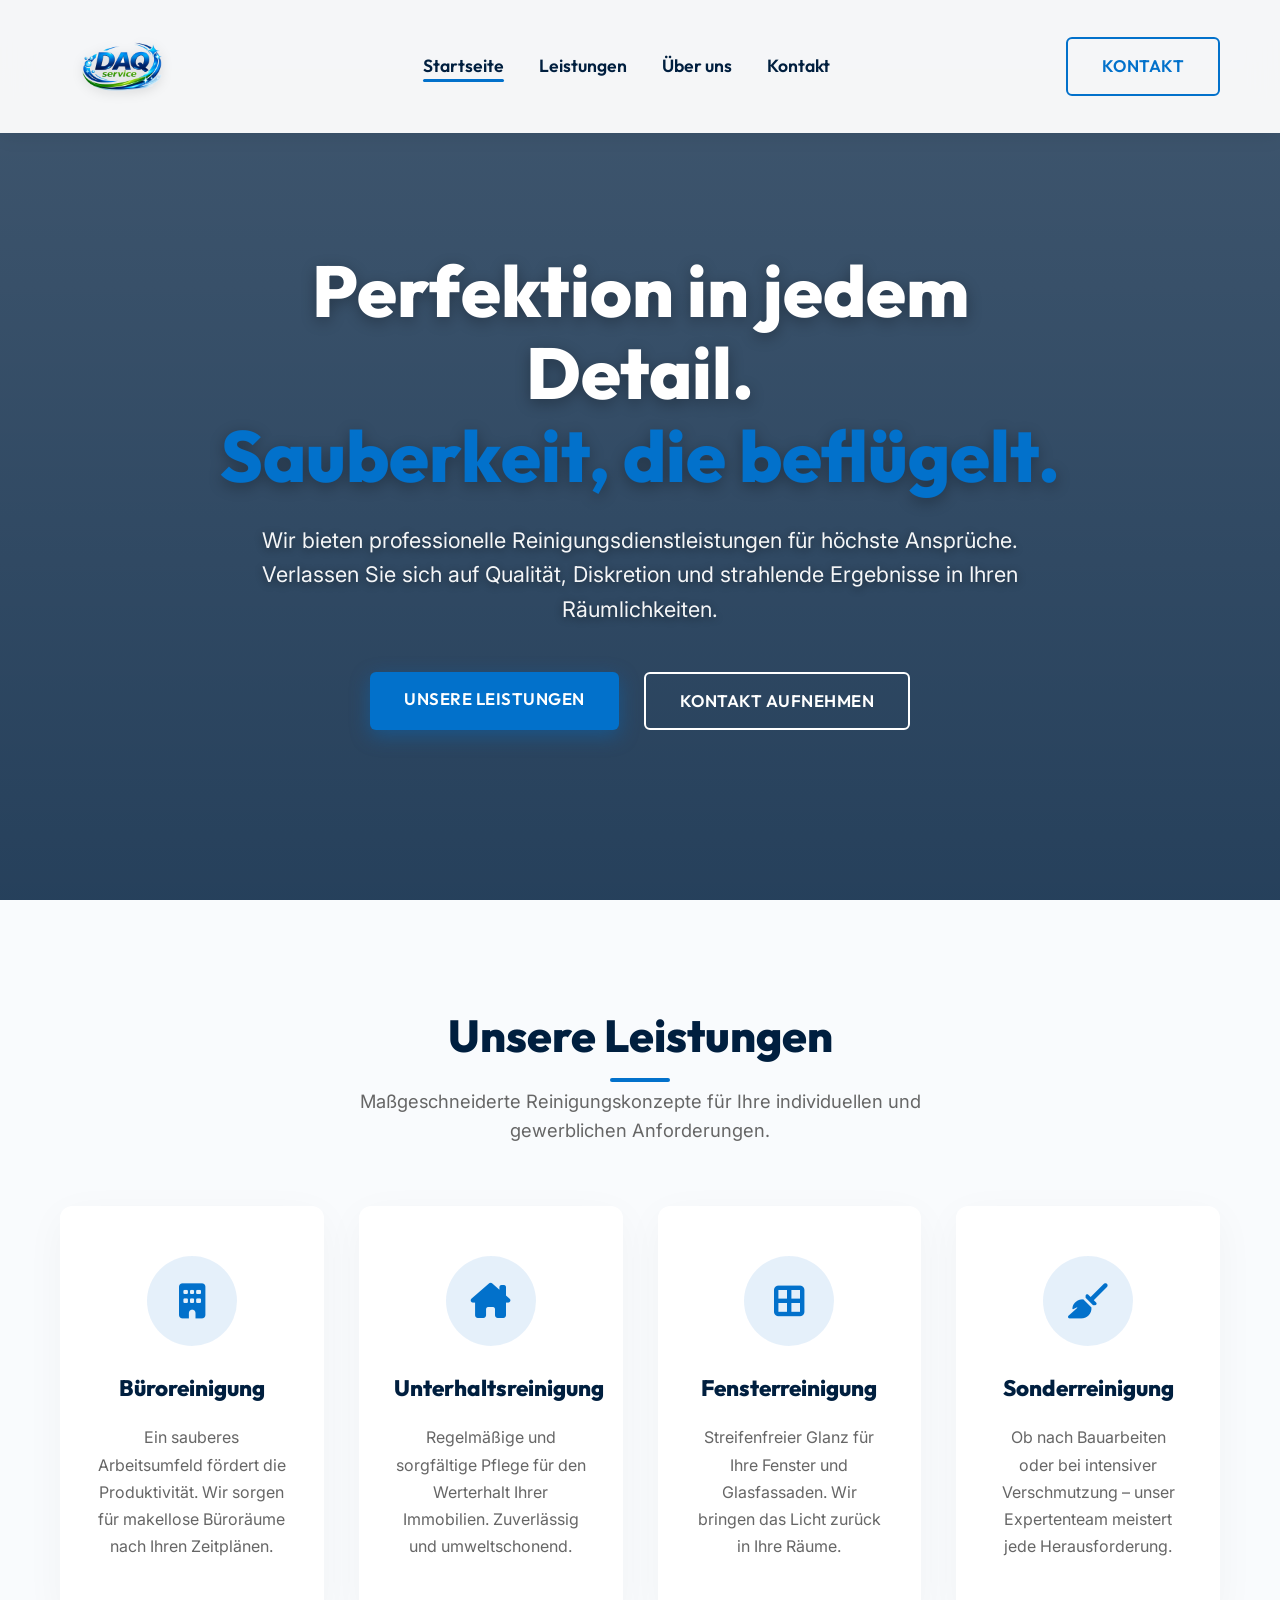
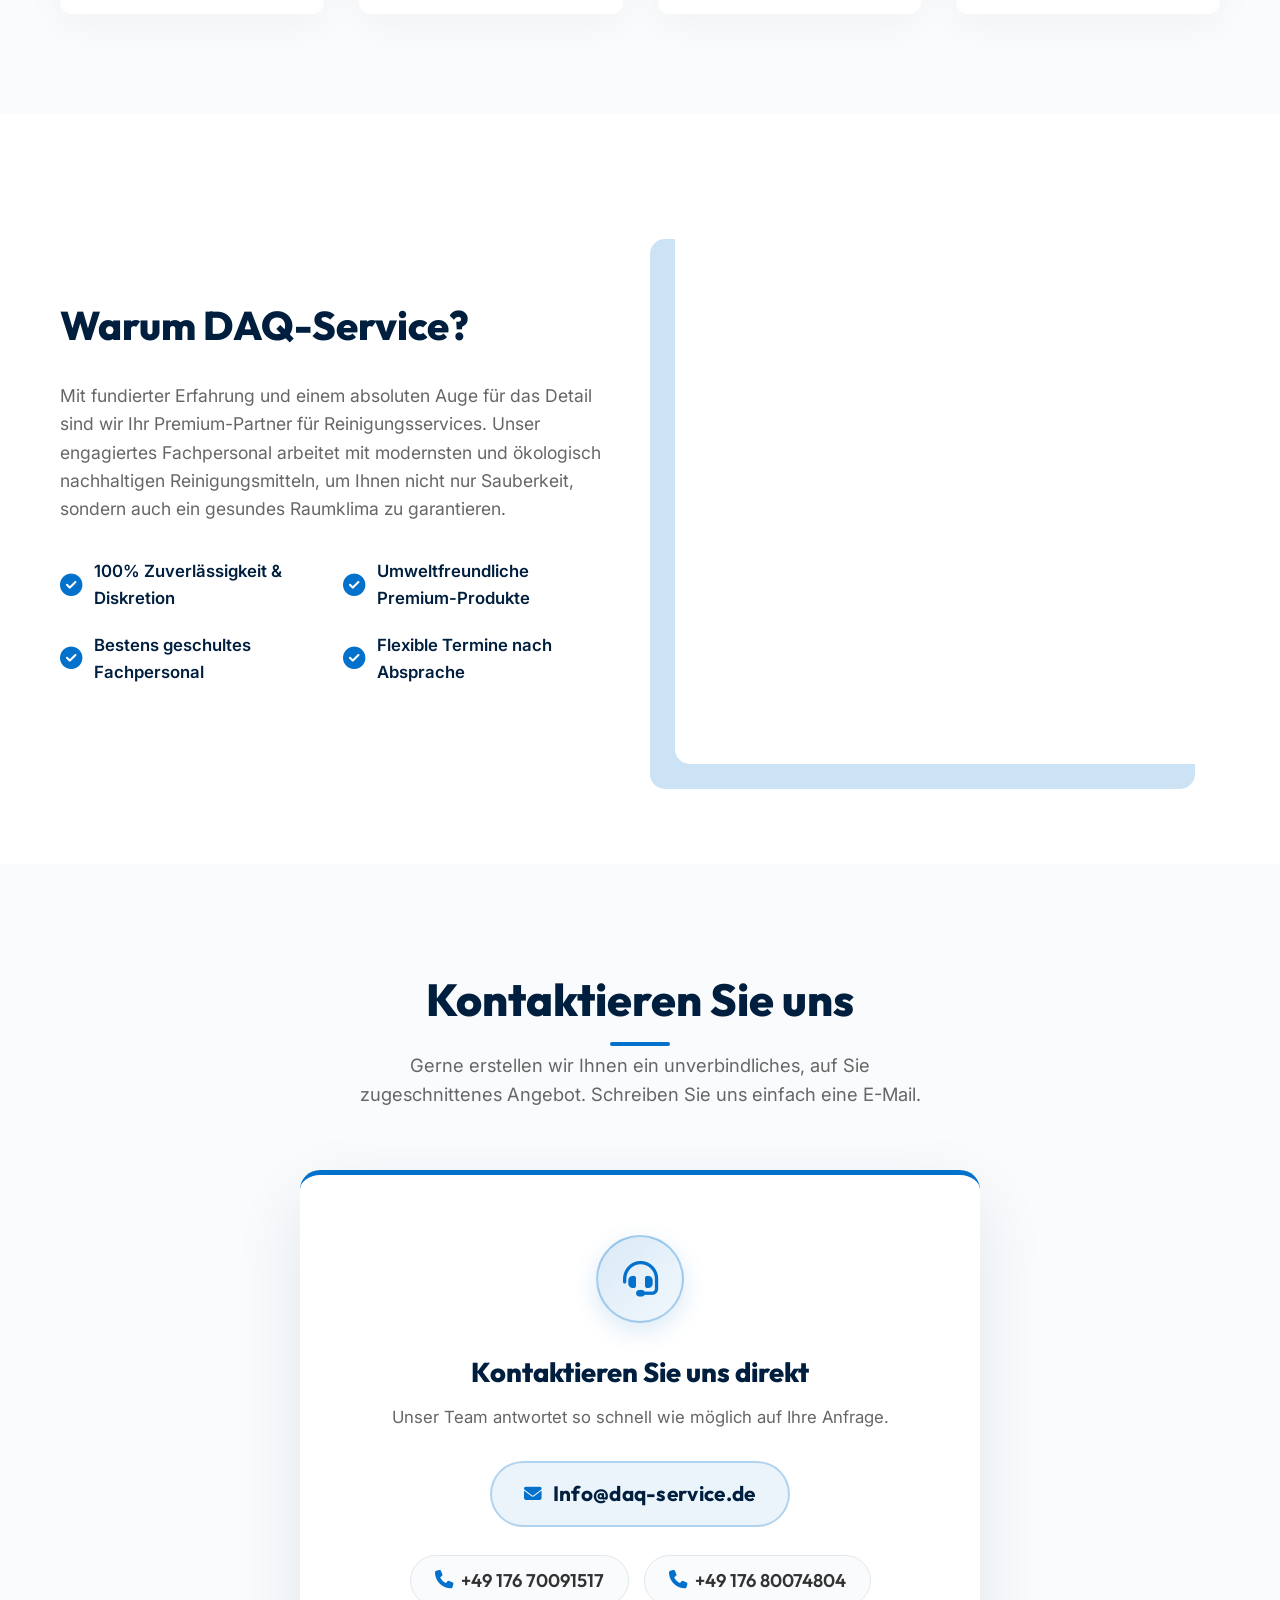
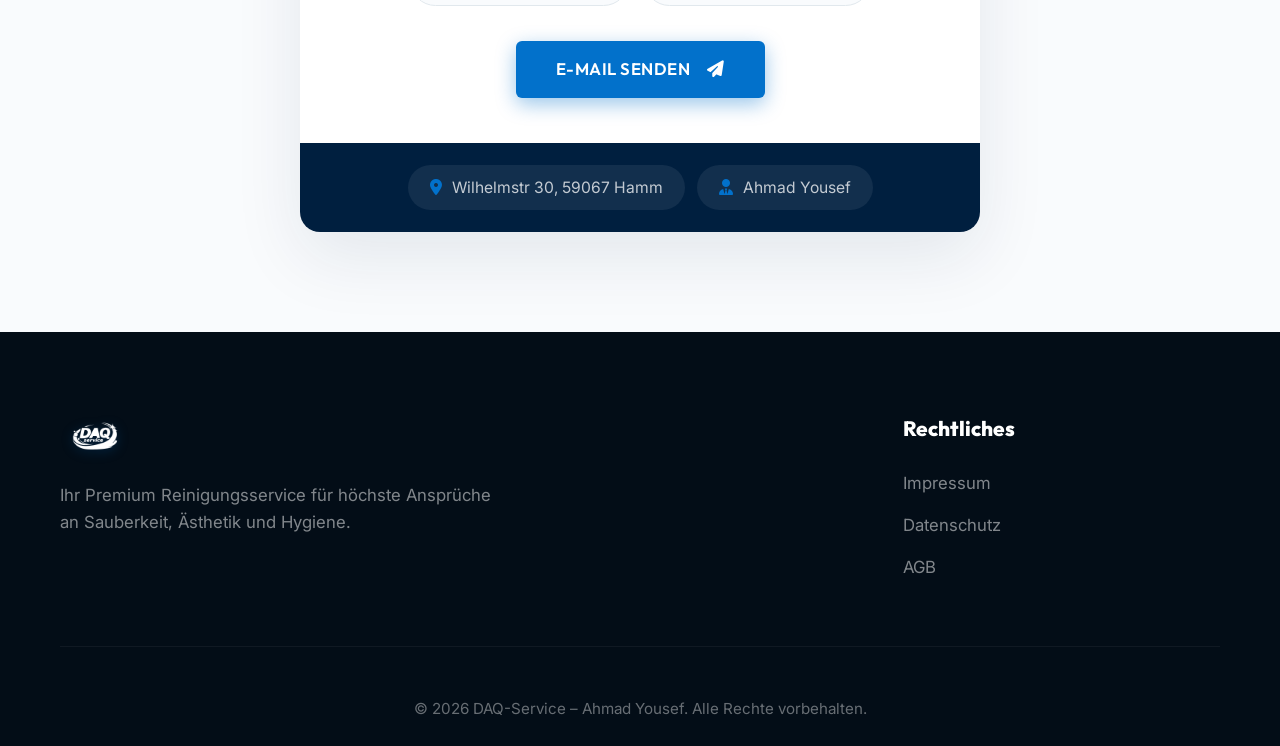
==== commit bc1378fe: "Add files via upload" ====
--- a/index.html
+++ b/index.html
@@ -4,9 +4,9 @@
 <head>
     <meta charset="UTF-8">
     <meta name="viewport" content="width=device-width, initial-scale=1.0">
-    <title>daq Service | Premium Reinigungsservice</title>
+    <title>DAQ-Service | Premium Reinigungsservice</title>
     <meta name="description"
-        content="daq Service – Ihr professioneller Partner für Büroreinigung, Unterhaltsreinigung, Fensterreinigung und Sonderreinigung in Hamm.">
+        content="DAQ-Service – Ihr professioneller Partner für Büroreinigung, Unterhaltsreinigung, Fensterreinigung und Sonderreinigung in Hamm.">
     <!-- Modern Fonts -->
     <link
         href="https://fonts.googleapis.com/css2?family=Outfit:wght@300;400;600;800&family=Inter:wght@300;400;600&display=swap"
@@ -26,7 +26,7 @@
         <div class="container">
             <div class="logo">
                 <a href="index.html">
-                    <img src="logo.png" alt="daq Service Logo" class="logo-img">
+                    <img src="logo.png" alt="DAQ-Service Logo" class="logo-img">
                 </a>
             </div>
             <nav class="nav">
@@ -105,8 +105,8 @@
         <div class="container">
             <div class="about-content">
                 <div class="about-text" data-aos="fade-right">
-                    <h2>Warum daq Service?</h2>
-                    <p>Mit jahrelanger Erfahrung und einem absoluten Auge für das Detail sind wir Ihr Premium-Partner
+                    <h2>Warum DAQ-Service?</h2>
+                    <p>Mit fundierter Erfahrung und einem absoluten Auge für das Detail sind wir Ihr Premium-Partner
                         für Reinigungsservices. Unser engagiertes Fachpersonal arbeitet mit modernsten und ökologisch
                         nachhaltigen Reinigungsmitteln, um Ihnen nicht nur Sauberkeit, sondern auch ein gesundes
                         Raumklima zu garantieren.</p>
@@ -138,15 +138,30 @@
             <div class="contact-email-box" data-aos="fade-up" data-aos-delay="150">
                 <div class="contact-email-inner">
                     <div class="contact-email-icon">
-                        <i class="fa-solid fa-envelope-open-text"></i>
-                    </div>
-                    <h3>Schreiben Sie uns</h3>
+                        <i class="fa-solid fa-headset"></i>
+                    </div>
+                    <h3>Kontaktieren Sie uns direkt</h3>
                     <p>Unser Team antwortet so schnell wie möglich auf Ihre Anfrage.</p>
-                    <a href="mailto:kontakt@daq-service.de" class="contact-email-link">
+
+                    <!-- Email -->
+                    <a href="mailto:Info@daq-service.de" class="contact-email-link">
                         <i class="fa-solid fa-envelope"></i>
-                        kontakt@daq-service.de
+                        Info@daq-service.de
                     </a>
-                    <a href="mailto:kontakt@daq-service.de" class="btn btn-primary contact-email-btn">
+
+                    <!-- Phone Numbers -->
+                    <div class="contact-phones">
+                        <a href="tel:+4917670091517" class="contact-phone-link">
+                            <i class="fa-solid fa-phone"></i>
+                            +49 176 70091517
+                        </a>
+                        <a href="tel:+4917680074804" class="contact-phone-link">
+                            <i class="fa-solid fa-phone"></i>
+                            +49 176 80074804
+                        </a>
+                    </div>
+
+                    <a href="mailto:Info@daq-service.de" class="btn btn-primary contact-email-btn">
                         E-Mail senden &nbsp;<i class="fa-solid fa-paper-plane"></i>
                     </a>
                 </div>
@@ -161,6 +176,7 @@
                     </div>
                 </div>
             </div>
+
         </div>
     </section>
 
@@ -170,7 +186,7 @@
             <div class="footer-content">
                 <div class="footer-logo">
                     <a href="index.html">
-                        <img src="logo.png" alt="daq Service Logo" class="footer-logo-img">
+                        <img src="logo.png" alt="DAQ-Service Logo" class="footer-logo-img">
                     </a>
                     <p>Ihr Premium Reinigungsservice für höchste Ansprüche an Sauberkeit, Ästhetik und Hygiene.</p>
                 </div>
@@ -184,7 +200,7 @@
                 </div>
             </div>
             <div class="footer-bottom">
-                <p>&copy; 2026 daq Service – Ahmad Yousef. Alle Rechte vorbehalten.</p>
+                <p>&copy; 2026 DAQ-Service – Ahmad Yousef. Alle Rechte vorbehalten.</p>
             </div>
         </div>
     </footer>
--- a/css/style.css
+++ b/css/style.css
@@ -20,12 +20,17 @@
     box-sizing: border-box;
 }
 
+html,
+body {
+    overflow-x: hidden;
+    max-width: 100%;
+}
+
 body {
     font-family: 'Inter', sans-serif;
     color: var(--text-main);
     background-color: var(--bg-white);
     line-height: 1.6;
-    overflow-x: hidden;
 }
 
 h1,
@@ -178,7 +183,7 @@
 }
 
 .logo-img {
-    height: 110px;
+    height: 85px;
     width: auto;
     object-fit: contain;
     display: block;
@@ -487,6 +492,42 @@
     box-shadow: 0 8px 25px rgba(0, 31, 63, 0.15);
 }
 
+/* ── Phone Links ── */
+.contact-phones {
+    display: flex;
+    flex-wrap: wrap;
+    justify-content: center;
+    gap: 15px;
+    margin-bottom: 35px;
+}
+
+.contact-phone-link {
+    display: inline-flex;
+    align-items: center;
+    gap: 8px;
+    font-family: 'Outfit', sans-serif;
+    font-size: 1.15rem;
+    font-weight: 600;
+    color: var(--text-main);
+    background: var(--bg-light);
+    border: 1px solid #e1e8ed;
+    border-radius: 50px;
+    padding: 10px 24px;
+    transition: var(--transition);
+}
+
+.contact-phone-link i {
+    color: var(--accent-color);
+}
+
+.contact-phone-link:hover {
+    background: var(--primary-color);
+    border-color: var(--primary-color);
+    color: #fff;
+    transform: translateY(-3px);
+    box-shadow: 0 5px 15px rgba(0, 31, 63, 0.1);
+}
+
 .contact-email-btn {
     display: inline-flex;
     align-items: center;
@@ -690,4 +731,37 @@
     .footer-content {
         grid-template-columns: 1fr;
     }
+
+    /* Mobile Fixes for Added content */
+    .logo-img {
+        height: 60px;
+        /* Limit huge logo height on phones */
+    }
+
+    .contact-email-inner {
+        padding: 40px 20px 30px;
+    }
+
+    .contact-email-link {
+        font-size: 1.05rem;
+        padding: 12px 20px;
+        word-break: break-all;
+    }
+
+    .contact-phone-link {
+        font-size: 1rem;
+        padding: 10px 18px;
+        width: 100%;
+        justify-content: center;
+    }
+
+    .contact-phones {
+        flex-direction: column;
+        gap: 10px;
+        width: 100%;
+    }
+
+    .contact-meta {
+        padding: 15px 10px;
+    }
 }
